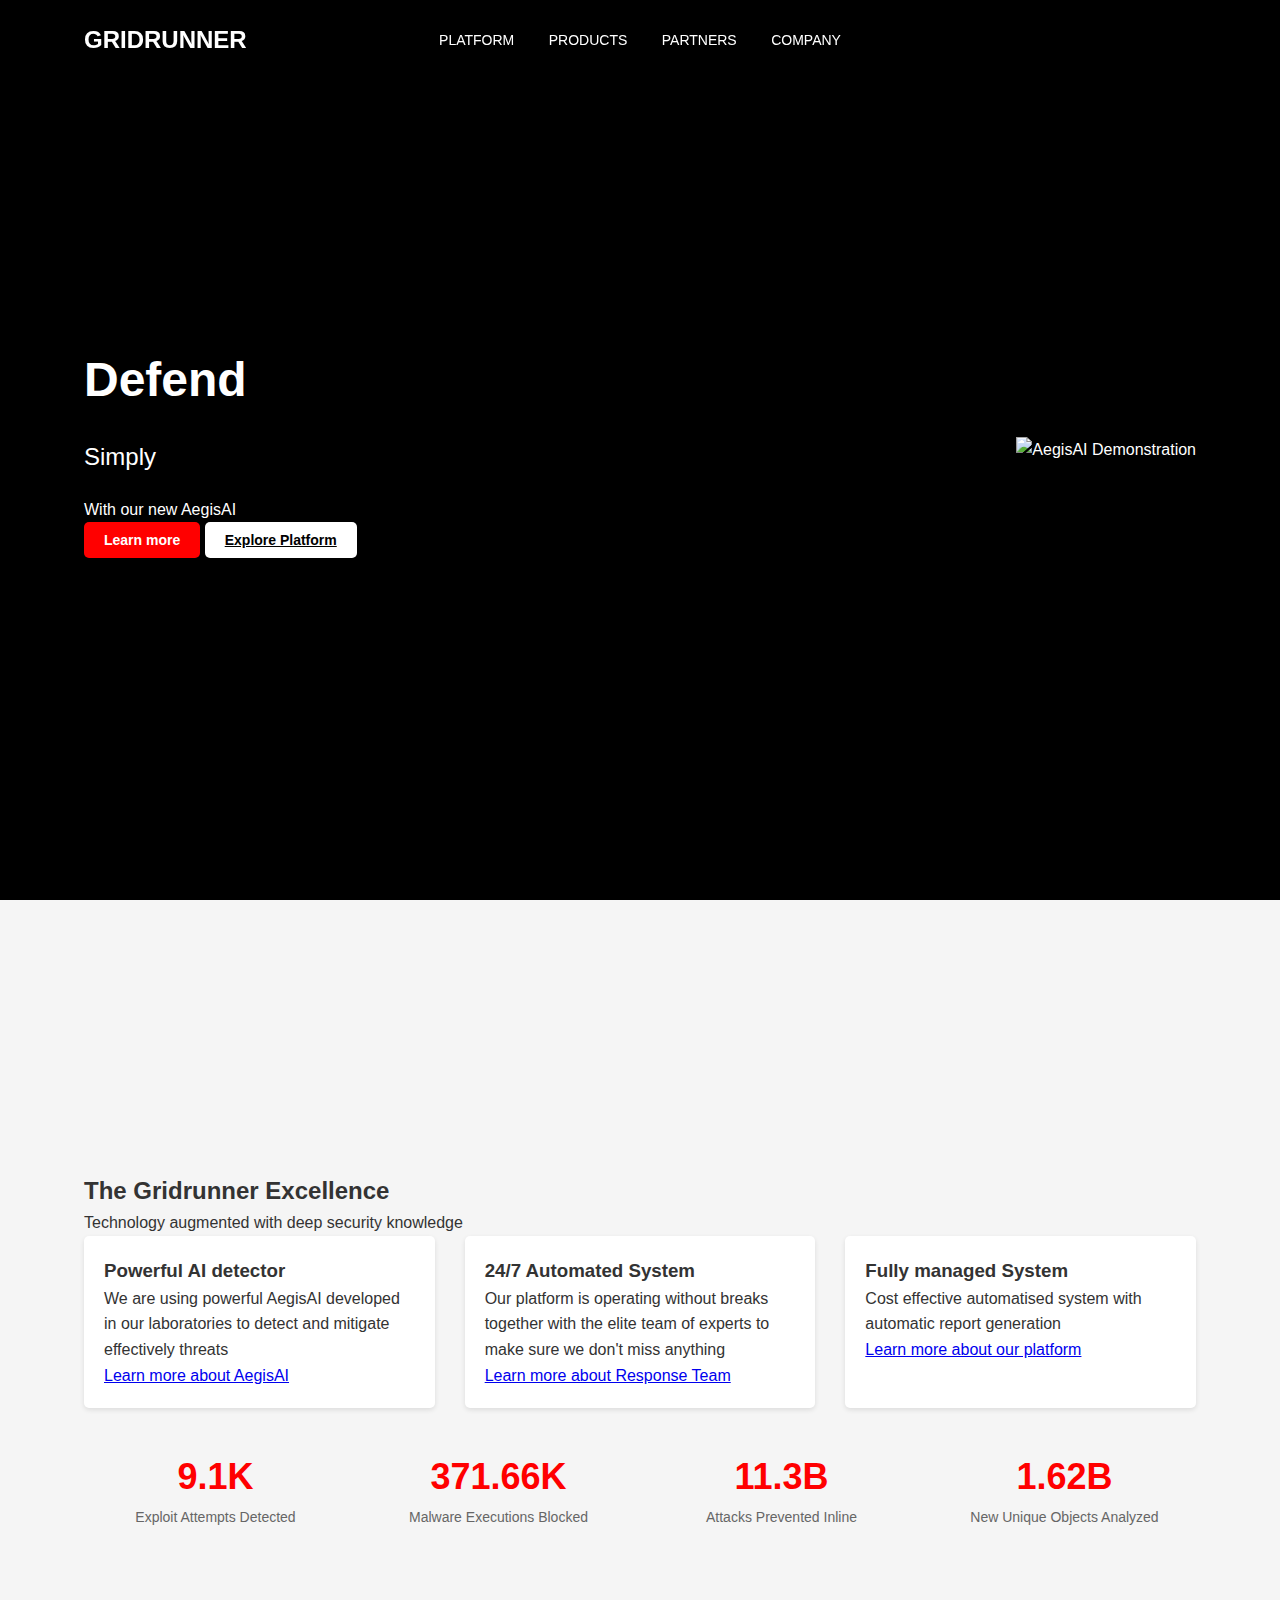
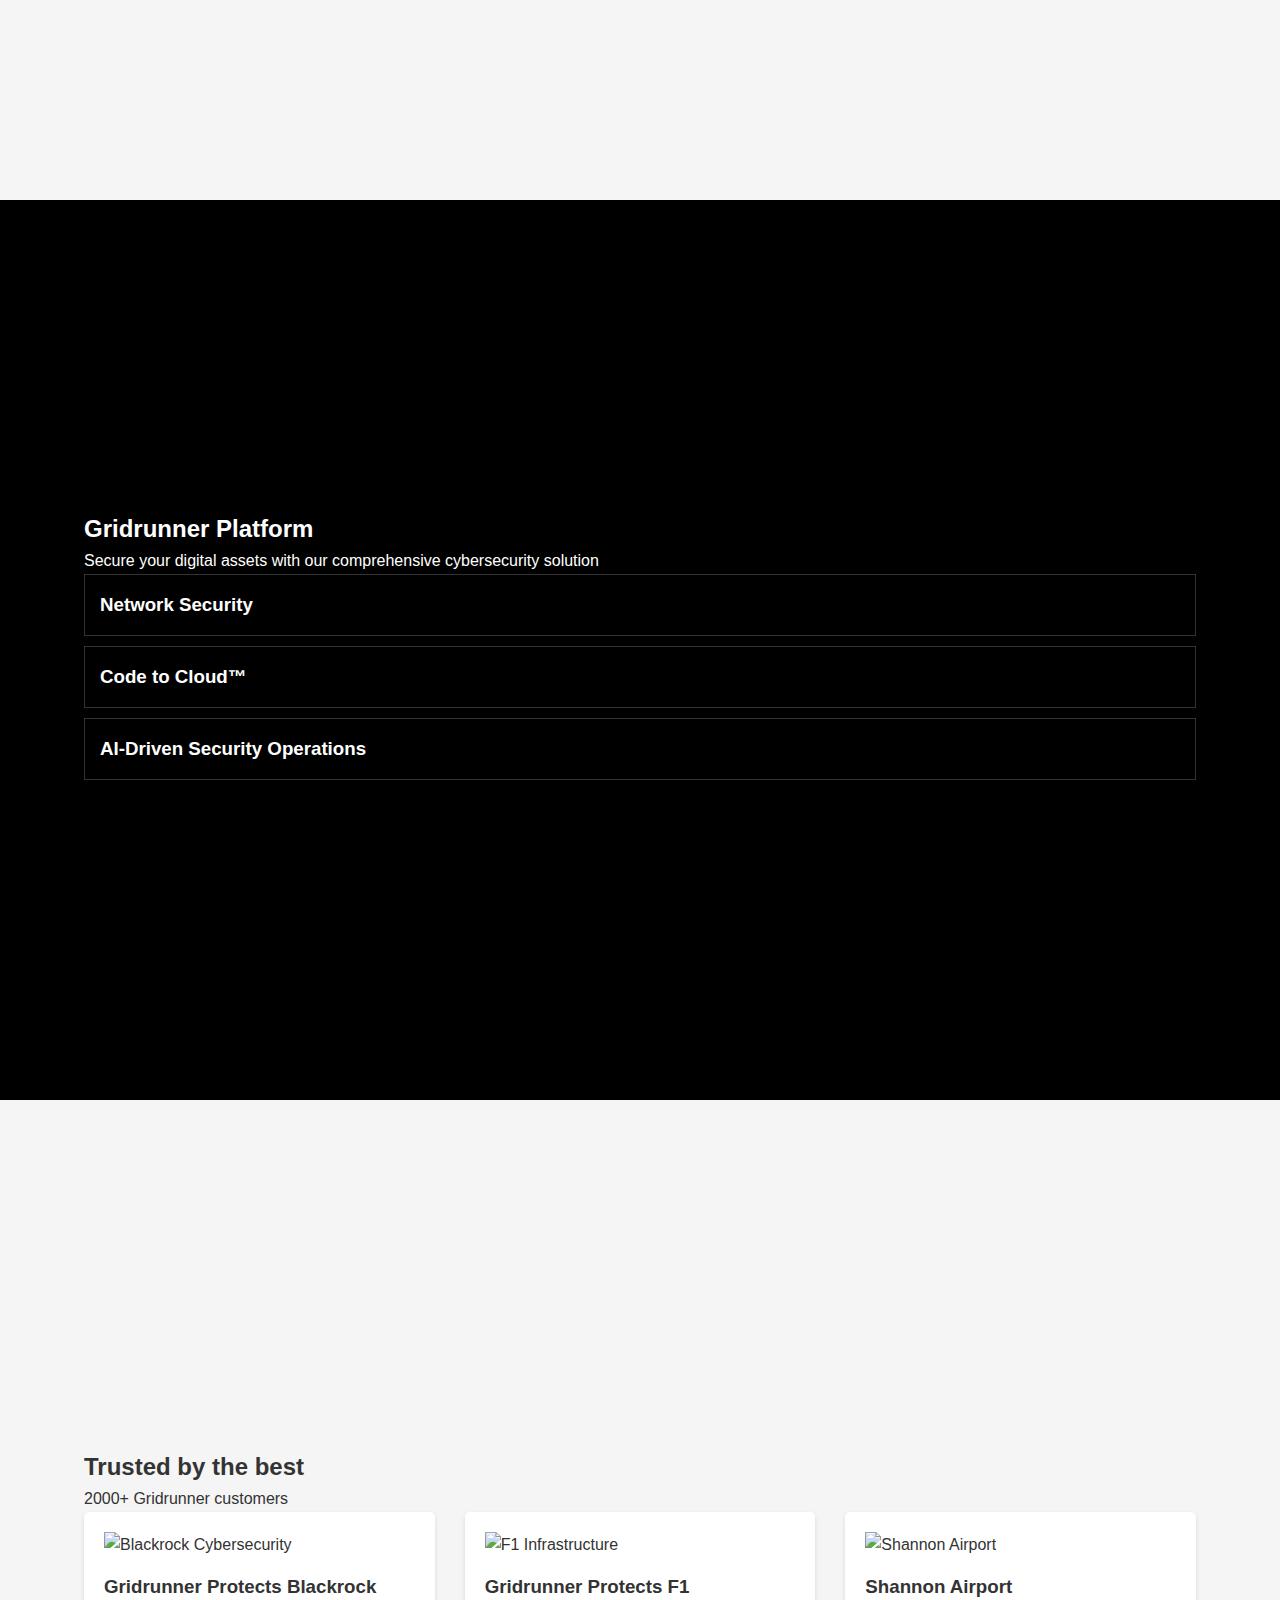
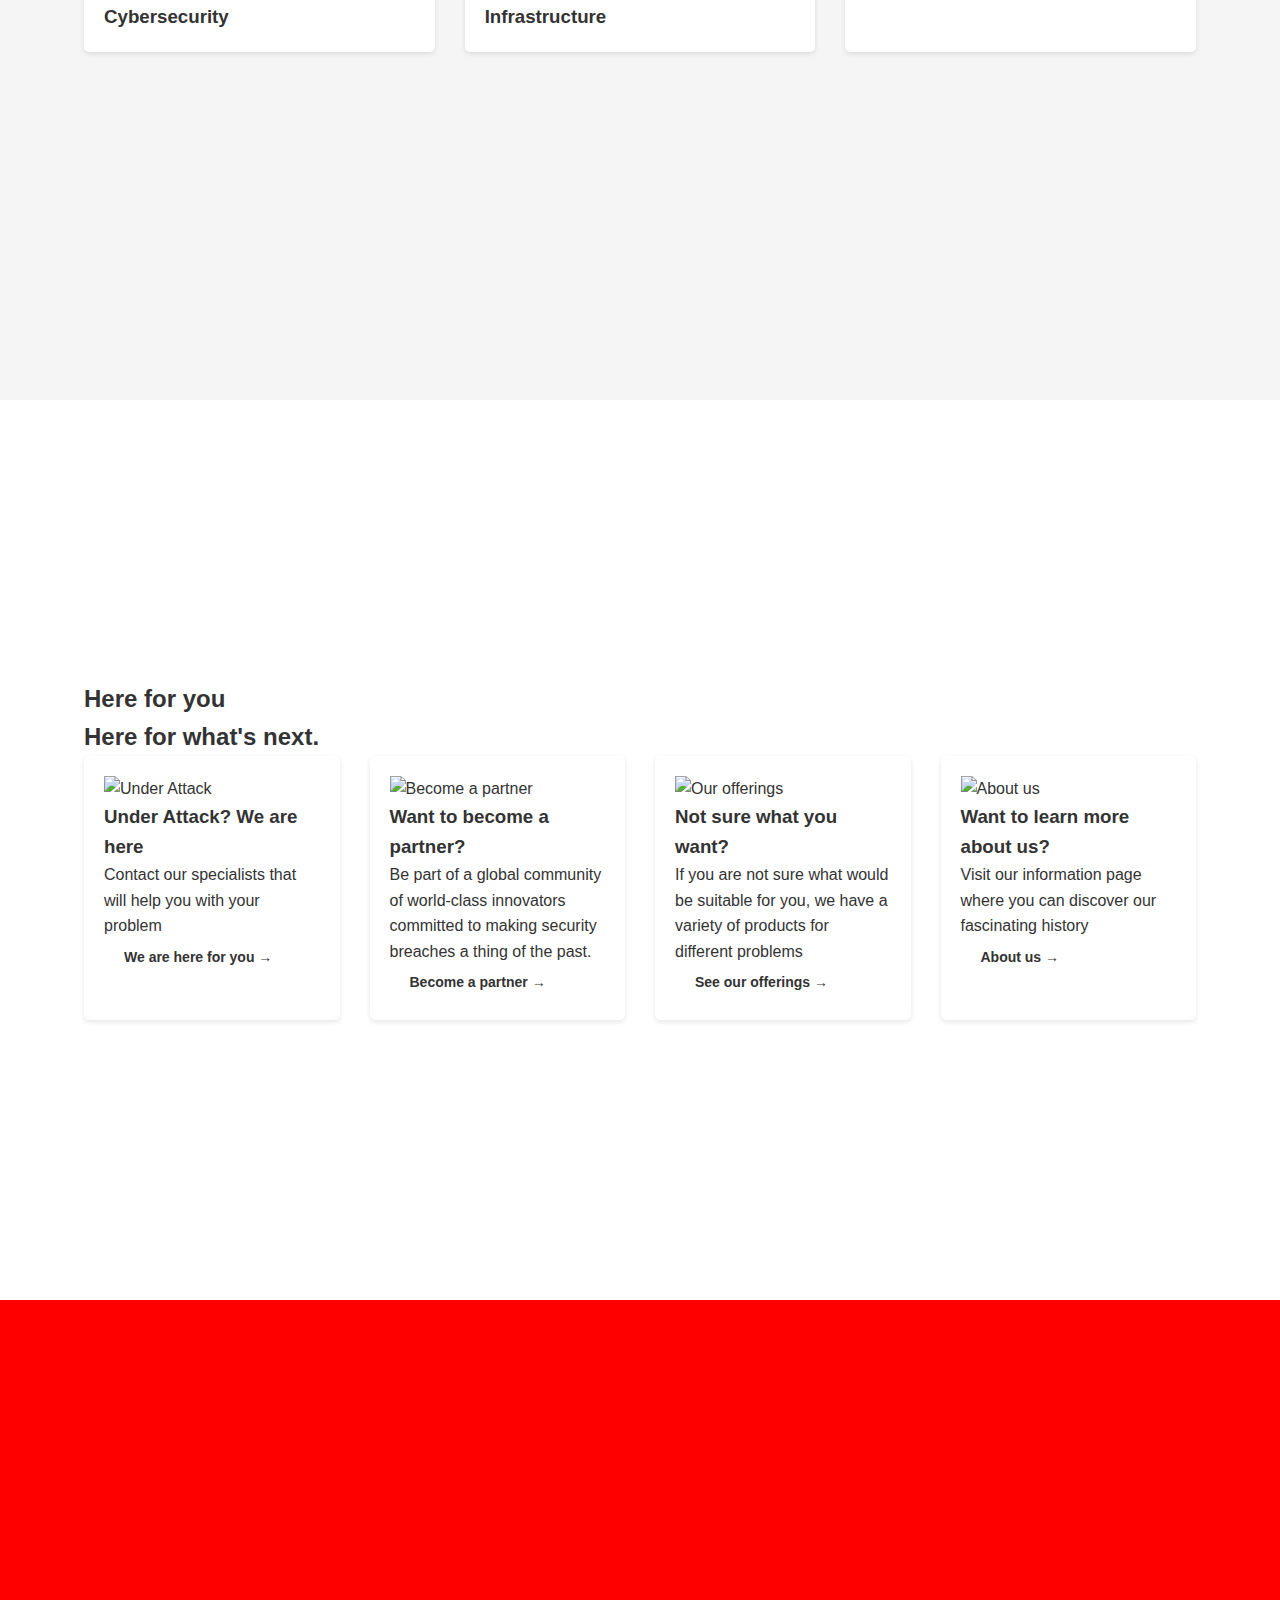
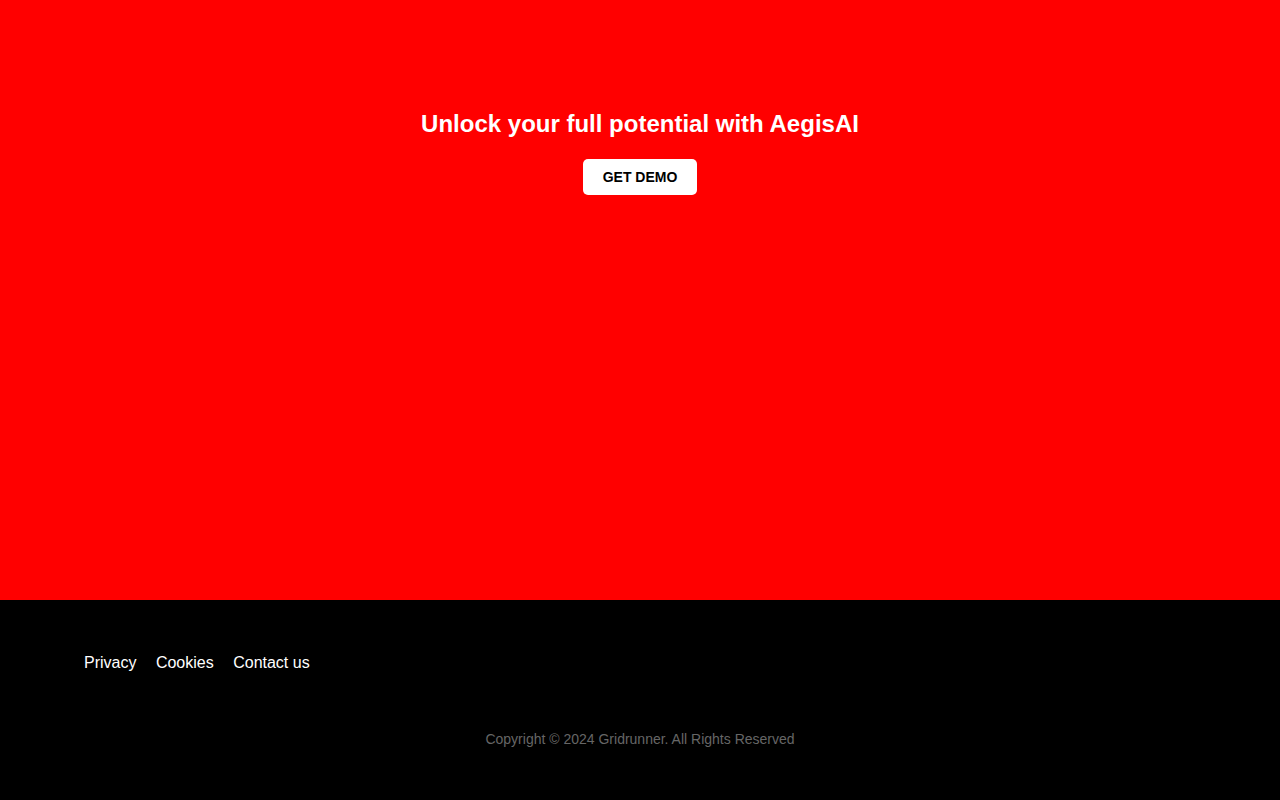
==== index.html @ d2a49613 "V0.1" ====
<!DOCTYPE html>
<html lang="en">
<head>
    <meta charset="UTF-8">
    <meta name="viewport" content="width=device-width, initial-scale=1.0">
    <title>Gridrunner - Advanced Cybersecurity Solutions</title>
    <link rel="stylesheet" href="styles.css">
    <script src="https://unpkg.com/lucide@latest"></script>
</head>
<body>
    <header id="initial-header" class="initial-header">
        <div class="container">
            <a href="#" class="logo">GRIDRUNNER</a>
            <nav>
                <a href="platform.html" class="nav-link">PLATFORM</a>
                <a href="products.html" class="nav-link">PRODUCTS</a>
                <a href="#Partners" class="nav-link">PARTNERS</a>
                <a href="#" class="nav-link">COMPANY</a>
            </nav>
        </div>
    </header>

    <header id="main-header" class="main-header">
        <div class="container">
            <a href="#" class="logo">GRIDRUNNER</a>
            <nav>
                <a href="#why" class="nav-link">Why Gridrunner?</a>
                <a href="#platform" class="nav-link">Platform</a>
                <a href="#stories" class="nav-link">Customer Stories</a>
                <a href="#engage" class="nav-link">Engage with Us</a>
            </nav>
            <div class="dynamic-header-title"></div>
        </div>
    </header>

    <main>
        <section id="hero" class="hero section">
            <div class="container">
                <div class="hero-content">
                    <h1>Defend</h1>
                    <p id="animated-text" class="animated-text">Simply</p>
                    <p>With our new AegisAI</p>
                    <button class="btn btn-primary">Learn more</button>
                    <a href="#platform" class="btn btn-secondary">Explore Platform</a>
                </div>
                <div class="hero-image">
                    <img src="https://via.placeholder.com/500x300" alt="AegisAI Demonstration">
                </div>
            </div>
        </section>

        <section id="why" class="excellence section">
            <div class="container">
                <h2>The Gridrunner Excellence</h2>
                <p>Technology augmented with deep security knowledge</p>
                <div class="grid">
                    <div class="excellence-item">
                        <i data-lucide="brain" class="icon"></i>
                        <h3>Powerful AI detector</h3>
                        <p>We are using powerful AegisAI developed in our laboratories to detect and mitigate effectively threats</p>
                        <a href="#" class="learn-more">Learn more about AegisAI</a>
                    </div>
                    <div class="excellence-item">
                        <i data-lucide="clock" class="icon"></i>
                        <h3>24/7 Automated System</h3>
                        <p>Our platform is operating without breaks together with the elite team of experts to make sure we don't miss anything</p>
                        <a href="#" class="learn-more">Learn more about Response Team</a>
                    </div>
                    <div class="excellence-item">
                        <i data-lucide="cog" class="icon"></i>
                        <h3>Fully managed System</h3>
                        <p>Cost effective automatised system with automatic report generation</p>
                        <a href="#" class="learn-more">Learn more about our platform</a>
                    </div>
                </div>
                <div class="stats-grid">
                    <div class="stat-item">
                        <div class="stat-value">9.1K</div>
                        <div class="stat-label">Exploit Attempts Detected</div>
                    </div>
                    <div class="stat-item">
                        <div class="stat-value">371.66K</div>
                        <div class="stat-label">Malware Executions Blocked</div>
                    </div>
                    <div class="stat-item">
                        <div class="stat-value">11.3B</div>
                        <div class="stat-label">Attacks Prevented Inline</div>
                    </div>
                    <div class="stat-item">
                        <div class="stat-value">1.62B</div>
                        <div class="stat-label">New Unique Objects Analyzed</div>
                    </div>
                </div>
            </div>
        </section>

        <section id="platform" class="platform section">
            <div class="container">
                <h2>Gridrunner Platform</h2>
                <p>Secure your digital assets with our comprehensive cybersecurity solution</p>
                <div id="feature-accordion" class="accordion">
                    <div class="accordion-item" data-feature="network">
                        <div class="accordion-header">
                            <i data-lucide="shield" class="icon"></i>
                            <h3>Network Security</h3>
                        </div>
                        <div class="accordion-content">
                            <p>Shield your business from cyber threats with cutting-edge network security! Our powerful solutions safeguard your data, block hackers, and ensure seamless connectivity—all while giving you peace of mind.</p>
                            <div class="feature-stats">
                                <div class="stat-item">
                                    <div class="stat-value">95%</div>
                                    <div class="stat-label">Threats Blocked</div>
                                </div>
                                <div class="stat-item">
                                    <div class="stat-value">100%</div>
                                    <div class="stat-label">Network Coverage</div>
                                </div>
                            </div>
                            <button class="btn btn-outline">Learn More →</button>
                        </div>
                    </div>
                    <div class="accordion-item" data-feature="cloud">
                        <div class="accordion-header">
                            <i data-lucide="cloud" class="icon"></i>
                            <h3>Code to Cloud™</h3>
                        </div>
                        <div class="accordion-content">
                            <p>Transform your operations with secure cloud infrastructure. Deploy, manage, and scale your applications with confidence. Our cloud security solutions provide end-to-end protection for your cloud-native applications.</p>
                            <div class="feature-stats">
                                <div class="stat-item">
                                    <div class="stat-value">10k+</div>
                                    <div class="stat-label">Cloud Apps Protected</div>
                                </div>
                                <div class="stat-item">
                                    <div class="stat-value">-60%</div>
                                    <div class="stat-label">Deployment Time</div>
                                </div>
                            </div>
                            <button class="btn btn-outline">Learn More →</button>
                        </div>
                    </div>
                    <div class="accordion-item" data-feature="ai">
                        <div class="accordion-header">
                            <i data-lucide="brain" class="icon"></i>
                            <h3>AI-Driven Security Operations</h3>
                        </div>
                        <div class="accordion-content">
                            <p>Transform your operations with AegisAI, the smart solution for a greener future. Harness the power of AI to optimize resources, reduce waste, and lower your carbon footprint—all while boosting efficiency.</p>
                            <div class="feature-stats">
                                <div class="stat-item">
                                    <div class="stat-value">99.9%</div>
                                    <div class="stat-label">Threats Detected</div>
                                </div>
                                <div class="stat-item">
                                    <div class="stat-value">&lt;1min</div>
                                    <div class="stat-label">Response Time</div>
                                </div>
                            </div>
                            <button class="btn btn-outline">Learn More →</button>
                        </div>
                    </div>
                </div>
            </div>
        </section>

        <section id="stories" class="customer-stories section">
            <div class="container">
                <h2>Trusted by the best</h2>
                <p>2000+ Gridrunner customers</p>
                <div class="grid">
                    <div class="story-card">
                        <img src="https://via.placeholder.com/300x200" alt="Blackrock Cybersecurity">
                        <h3>Gridrunner Protects Blackrock Cybersecurity</h3>
                    </div>
                    <div class="story-card">
                        <img src="https://via.placeholder.com/300x200" alt="F1 Infrastructure">
                        <h3>Gridrunner Protects F1 Infrastructure</h3>
                    </div>
                    <div class="story-card">
                        <img src="https://via.placeholder.com/300x200" alt="Shannon Airport">
                        <h3>Shannon Airport</h3>
                    </div>
                </div>
            </div>
        </section>

        <section id="engage" class="engage section">
            <div class="container">
                <h2>Here for you<br>Here for <span class="highlight">what's next</span>.</h2>
                <div class="grid">
                    <div class="engage-card">
                        <img src="https://via.placeholder.com/100" alt="Under Attack">
                        <h3>Under Attack? We are here</h3>
                        <p>Contact our specialists that will help you with your problem</p>
                        <button class="btn btn-outline">We are here for you →</button>
                    </div>
                    <div class="engage-card">
                        <img src="https://via.placeholder.com/100" alt="Become a partner">
                        <h3>Want to become a partner?</h3>
                        <p>Be part of a global community of world-class innovators committed to making security breaches a thing of the past.</p>
                        <button class="btn btn-outline">Become a partner →</button>
                    </div>
                    <div class="engage-card">
                        <img src="https://via.placeholder.com/100" alt="Our offerings">
                        <h3>Not sure what you want?</h3>
                        <p>If you are not sure what would be suitable for you, we have a variety of products for different problems</p>
                        <button class="btn btn-outline">See our offerings →</button>
                    </div>
                    <div class="engage-card">
                        <img src="https://via.placeholder.com/100" alt="About us">
                        <h3>Want to learn more about us?</h3>
                        <p>Visit our information page where you can discover our fascinating history</p>
                        <button class="btn btn-outline">About us →</button>
                    </div>
                </div>
            </div>
        </section>

        <section id="cta" class="cta section">
            <div class="container">
                <h2>Unlock your full potential with AegisAI</h2>
                <button class="btn btn-secondary">GET DEMO</button>
            </div>
        </section>
    </main>

    <footer>
        <div class="container">
            <div class="footer-links">
                <a href="#">Privacy</a>
                <a href="#">Cookies</a>
                <a href="#">Contact us</a>
            </div>
            <div class="social-icons">
                <a href="#"><i data-lucide="instagram"></i></a>
                <a href="#"><i data-lucide="twitter"></i></a>
                <a href="#"><i data-lucide="linkedin"></i></a>
            </div>
        </div>
        <div class="copyright">
            Copyright © 2024 Gridrunner. All Rights Reserved
        </div>
    </footer>

    <script src="script.js"></script>
</body>
</html>
---- styles.css ----
/* Reset and base styles */
* {
    margin: 0;
    padding: 0;
    box-sizing: border-box;
}

html {
    scroll-behavior: smooth;
}

body {
    font-family: Arial, sans-serif;
    line-height: 1.6;
    color: #333;
}

.container {
    width: 90%;
    max-width: 1200px;
    margin: 0 auto;
    padding: 0 20px;
}

/* Header styles */
.initial-header, .main-header {
    position: fixed;
    top: 0;
    left: 0;
    right: 0;
    z-index: 1000;
    background-color: rgba(0, 0, 0, 0.8);
    backdrop-filter: blur(10px);
    transition: transform 0.3s ease-in-out;
}

.initial-header .container, .main-header .container {
    display: flex;
    justify-content: space-between;
    align-items: center;
    height: 80px;
}

.initial-header .container {
    display: flex;
    justify-content: space-between;
    align-items: center;
    position: relative;
}

.initial-header nav {
    position: absolute;
    left: 50%;
    transform: translateX(-50%);
}

.initial-header nav a {
    color: #fff;
    text-decoration: none;
    margin: 0 15px; /* Adds spacing between nav items */
    font-size: 14px;
}

.main-header .container {
    justify-content: center;
}

.main-header {
    transform: translateY(-100%);
}

.logo {
    color: #fff;
    font-size: 24px;
    font-weight: bold;
    text-decoration: none;
}

.main-header nav a {
    color: #fff;
    text-decoration: none;
    margin-left: 20px;
    font-size: 14px;
}

.dynamic-header-title {
    flex-grow: 1;
    text-align: center;
    color: white;
    font-size: 18px;
    font-weight: bold;
}

.initial-header.hidden {
    transform: translateY(-100%);
}

.main-header.hidden {
    transform: translateY(-100%);
}

nav a {
    color: #fff;
    text-decoration: none;
    margin-left: 20px;
    font-size: 14px;
}

.btn {
    padding: 10px 20px;
    border: none;
    border-radius: 5px;
    cursor: pointer;
    font-size: 14px;
    font-weight: bold;
}

.btn-primary {
    background-color: #f00;
    color: #fff;
}

.btn-secondary {
    background-color: #fff;
    color: #000;
}

.btn-outline {
    background-color: transparent;
    border: 1
px solid currentColor;
    color: inherit;
}

/* Section styles */
.section {
    min-height: 100vh;
    display: flex;
    align-items: center;
    padding: 80px 0;
}

.hero {
    background-color: #000;
    color: #fff;
}

.hero .container {
    display: flex;
    justify-content: space-between;
    align-items: center;
}

.hero-content {
    flex: 1;
}

.hero h1 {
    font-size: 48px;
    margin-bottom: 20px;
}

.animated-text {
    font-size: 24px;
    margin-bottom: 20px;
}

.hero-image {
    flex: 1;
    text-align: right;
}

.hero-image img {
    max-width: 100%;
    height: auto;
}

.excellence {
    background-color: #f5f5f5;
}

.grid {
    display: grid;
    grid-template-columns: repeat(auto-fit, minmax(250px, 1fr));
    gap: 30px;
}

.excellence-item, .engage-card {
    background-color: #fff;
    padding: 20px;
    border-radius: 5px;
    box-shadow: 0 2px 5px rgba(0,0,0,0.1);
}

.icon {
    font-size: 48px;
    margin-bottom: 20px;
}

.stats-grid {
    display: grid;
    grid-template-columns: repeat(auto-fit, minmax(200px, 1fr));
    gap: 20px;
    margin-top: 40px;
}

.stat-item {
    text-align: center;
}

.stat-value {
    font-size: 36px;
    font-weight: bold;
    color: #f00;
}

.stat-label {
    font-size: 14px;
    color: #666;
}

.platform {
    background-color: #000;
    color: #fff;
}

.accordion-item {
    border: 1px solid #333;
    margin-bottom: 10px;
}

.accordion-header {
    display: flex;
    align-items: center;
    padding: 15px;
    cursor: pointer;
}

.accordion-content {
    padding: 15px;
    display: none;
}

.accordion-item.active .accordion-content {
    display: block;
}

.customer-stories {
    background-color: #f5f5f5;
}

.story-card {
    background-color: #fff;
    padding: 20px;
    border-radius: 5px;
    box-shadow: 0 2px 5px rgba(0,0,0,0.1);
}

.story-card img {
    width: 100%;
    height: auto;
    margin-bottom: 15px;
}

.engage {
    background-color: #fff;
}

.cta {
    background-color: #f00;
    color: #fff;
    text-align: center;
}

footer {
    background-color: #000;
    color: #fff;
    padding: 50px 0;
}

.footer-grid {
    display: grid;
    grid-template-columns: repeat(auto-fit, minmax(200px, 1fr));
    gap: 30px;
    margin-bottom: 30px;
}

.footer-bottom {
    display: flex;
    justify-content: space-between;
    align-items: center;
    padding-top: 20px;
    border-top: 1px solid #333;
}

.footer-links a {
    color: #fff;
    text-decoration: none;
    margin-right: 15px;
}

.social-icons a {
    color: #fff;
    font-size: 20px;
    margin-left: 15px;
}

.copyright {
    text-align: center;
    margin-top: 20px;
    font-size: 14px;
    color: #666;
}

/* Responsive design */
@media (max-width: 768px) {
    .initial-header nav {
        display: none; /* Keep mobile navigation hidden */
    }
}

/* Integration logos */
.integration-logos {
    display: flex;
    justify-content: space-around;
    align-items: center;
    flex-wrap: wrap;
    margin-top: 2rem;
}

.integration-logo {
    width: 100px;
    height: 100px;
    object-fit: contain;
    margin: 1rem;
}

/* Testimonials */
.testimonial-grid {
    display: grid;
    grid-template-columns: repeat(auto-fit, minmax(300px, 1fr));
    gap: 2rem;
    margin-top: 2rem;
}

.testimonial-card {
    background-color: #f5f5f5;
    padding: 1.5rem;
    border-radius: 8px;
    box-shadow: 0 2px 4px rgba(0, 0, 0, 0.1);
}

.testimonial-author {
    display: flex;
    align-items: center;
    margin-top: 1rem;
}

.author-avatar {
    width: 50px;
    height: 50px;
    border-radius: 50%;
    margin-right: 1rem;
}

.author-info h4 {
    margin: 0;
    font-size: 1rem;
}

.author-info p {
    margin: 0;
    font-size: 0.9rem;
    color: #666;
}

/* Comparison table */
.comparison-table {
    width: 100%;
    border-collapse: collapse;
    margin-top: 2rem;
}

.comparison-table th,
.comparison-table td {
    padding: 1rem;
    text-align: center;
    border: 1px solid #ddd;
}

.comparison-table th {
    background-color: #f5f5f5;
    font-weight: bold;
}

.comparison-table .icon-small {
    width: 20px;
    height: 20px;
}

.comparison-table .price {
    font-size: 1.5rem;
    font-weight: bold;
    margin-bottom: 0.5rem;
}

/* CTA Section */
.cta {
    text-align: center;
}

.cta h2 {
    margin-bottom: 1rem;
}

.cta p {
    margin-bottom: 2rem;
}

.cta .btn {
    margin: 0 0.5rem;
}

/* Responsive adjustments */
@media (max-width: 768px) {
    .integration-logos {
        justify-content: center;
    }

    .integration-logo {
        width: 80px;
        height: 80px;
    }

    .comparison-table {
        font-size: 0.9rem;
    }

    .comparison-table th,
    .comparison-table td {
        padding: 0.5rem;
    }
}
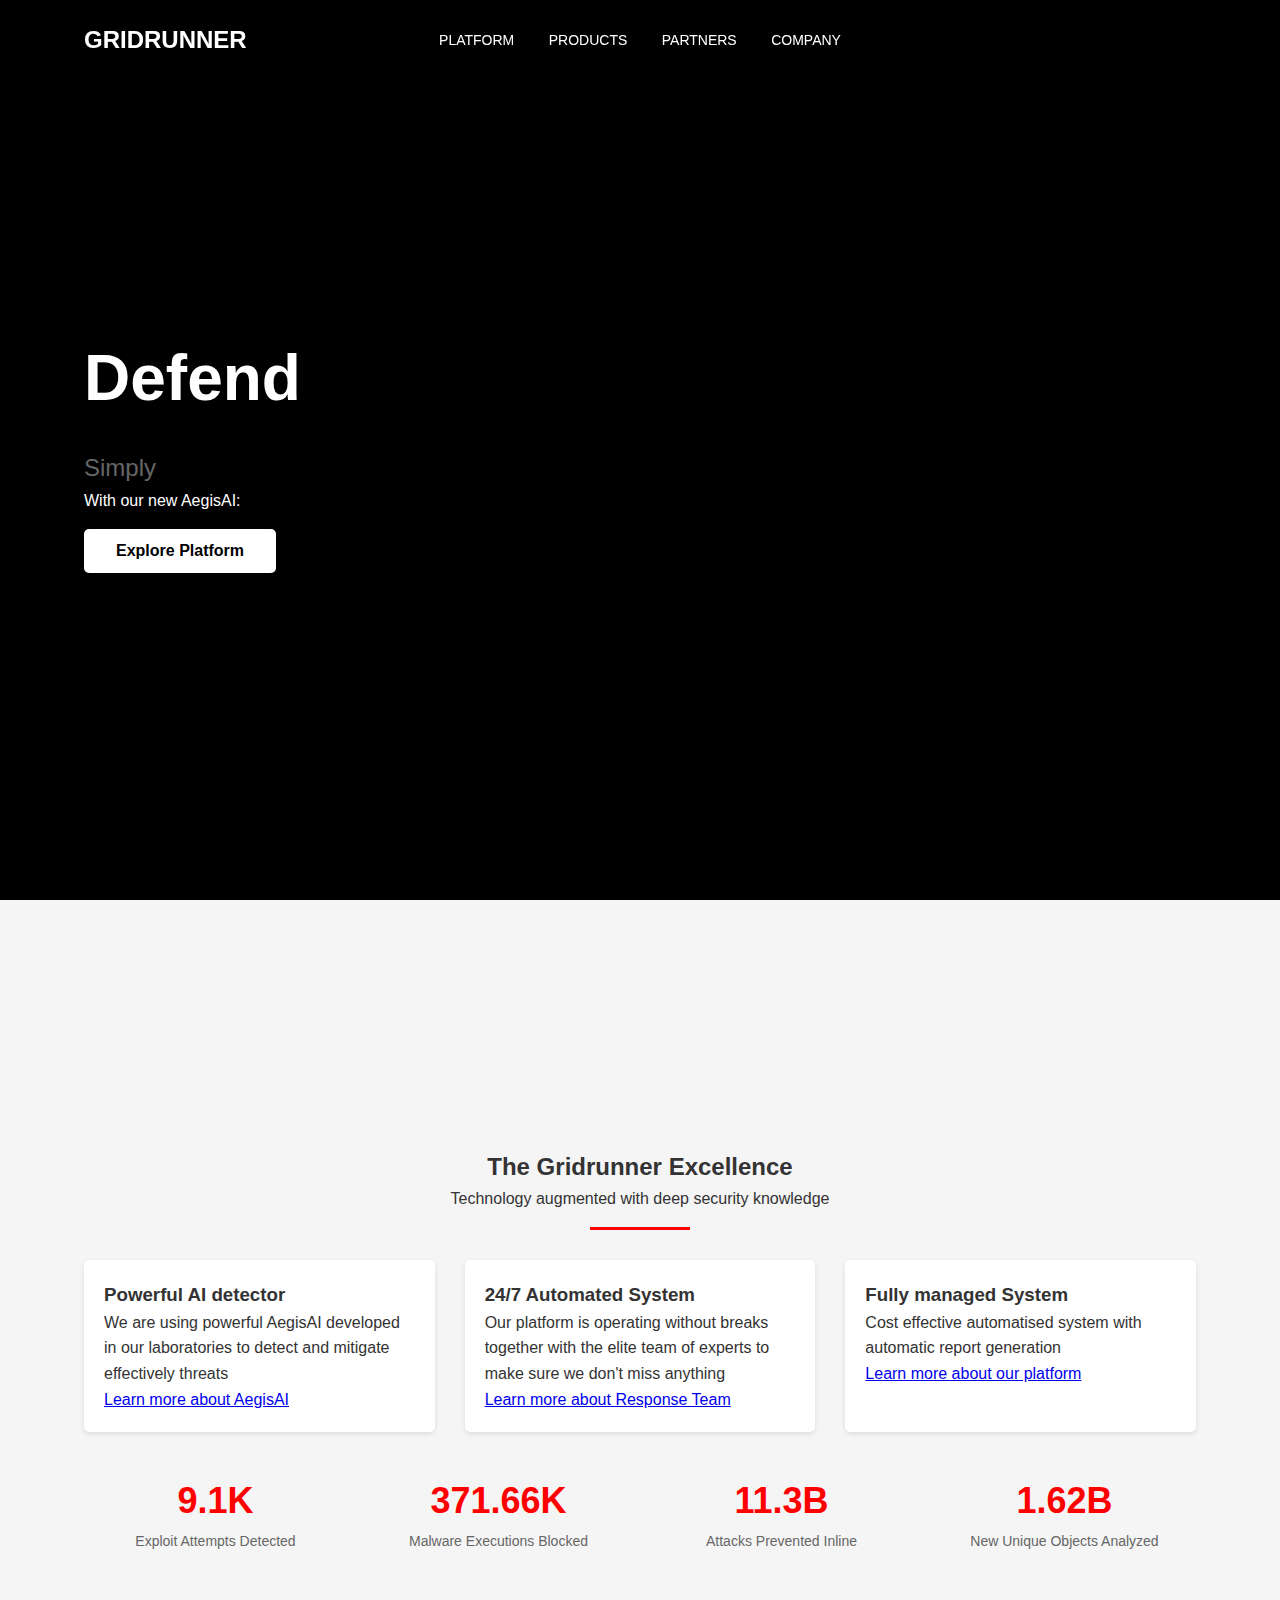
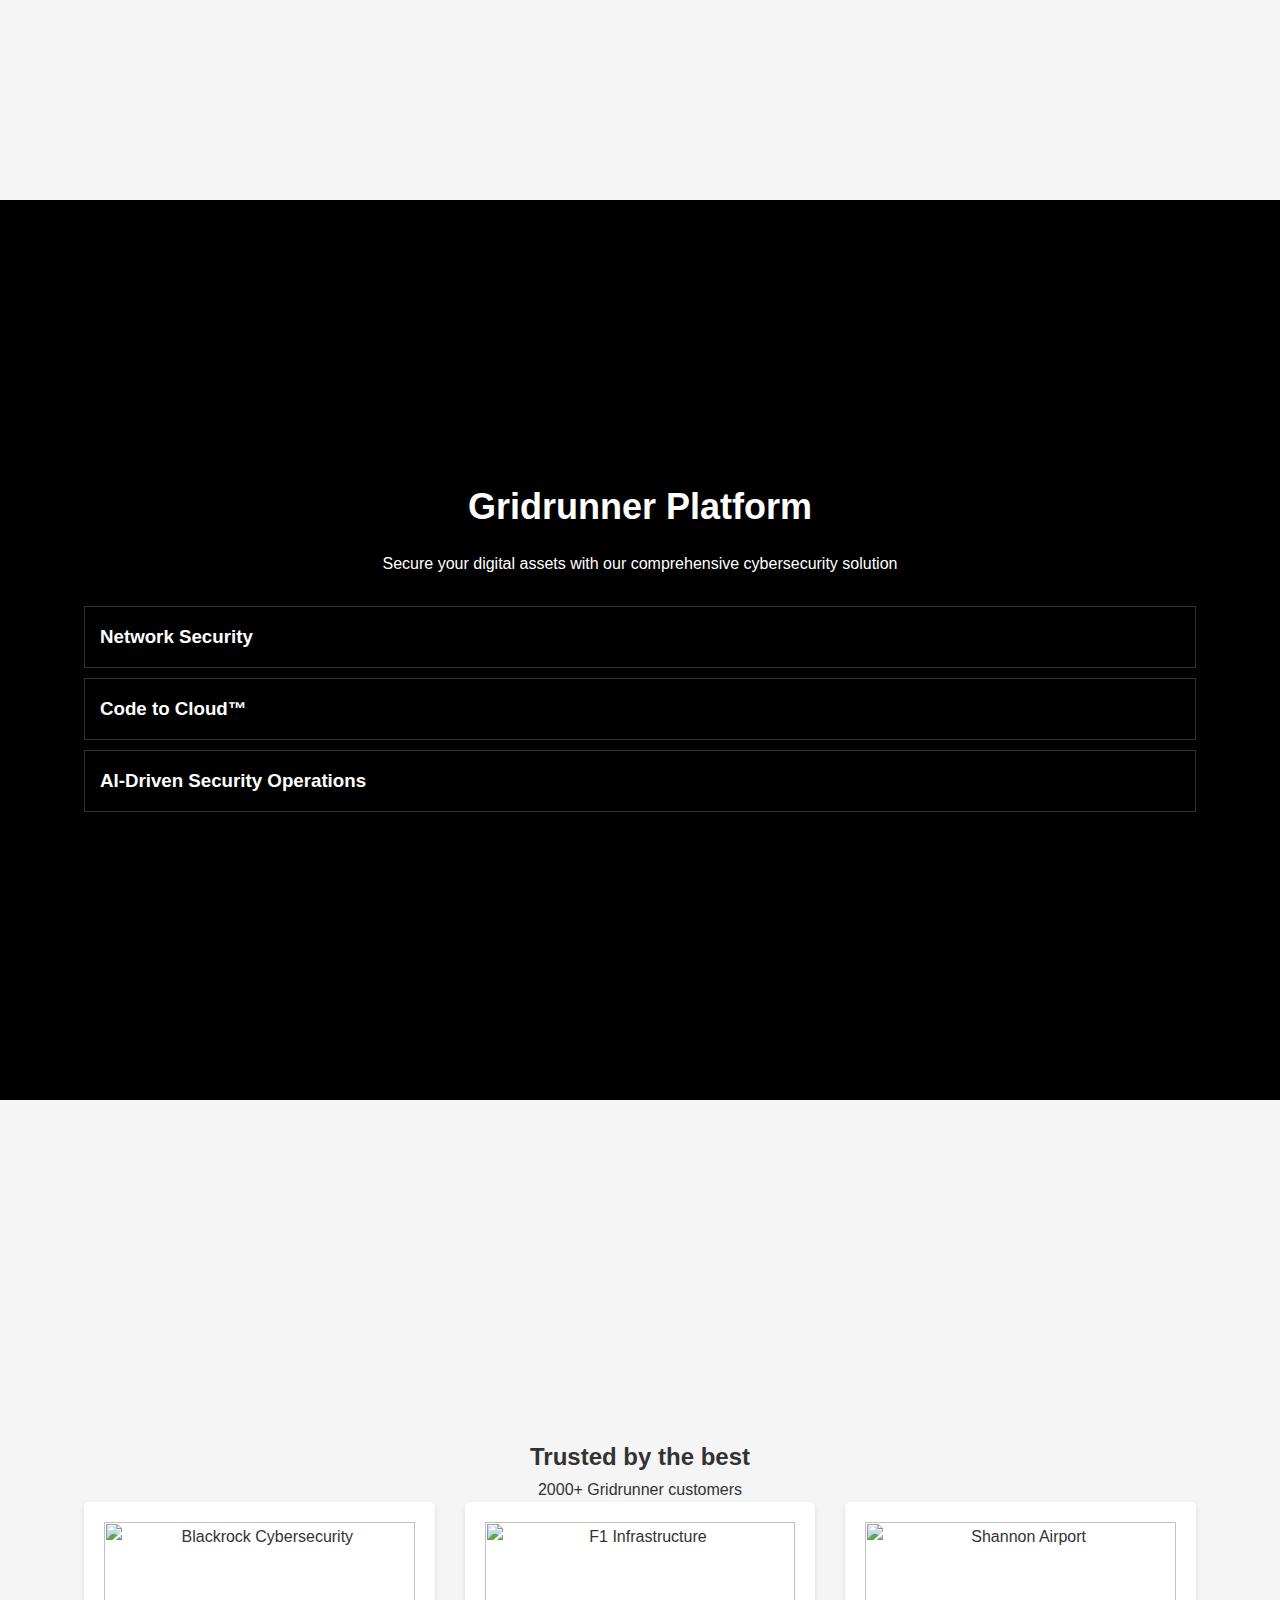
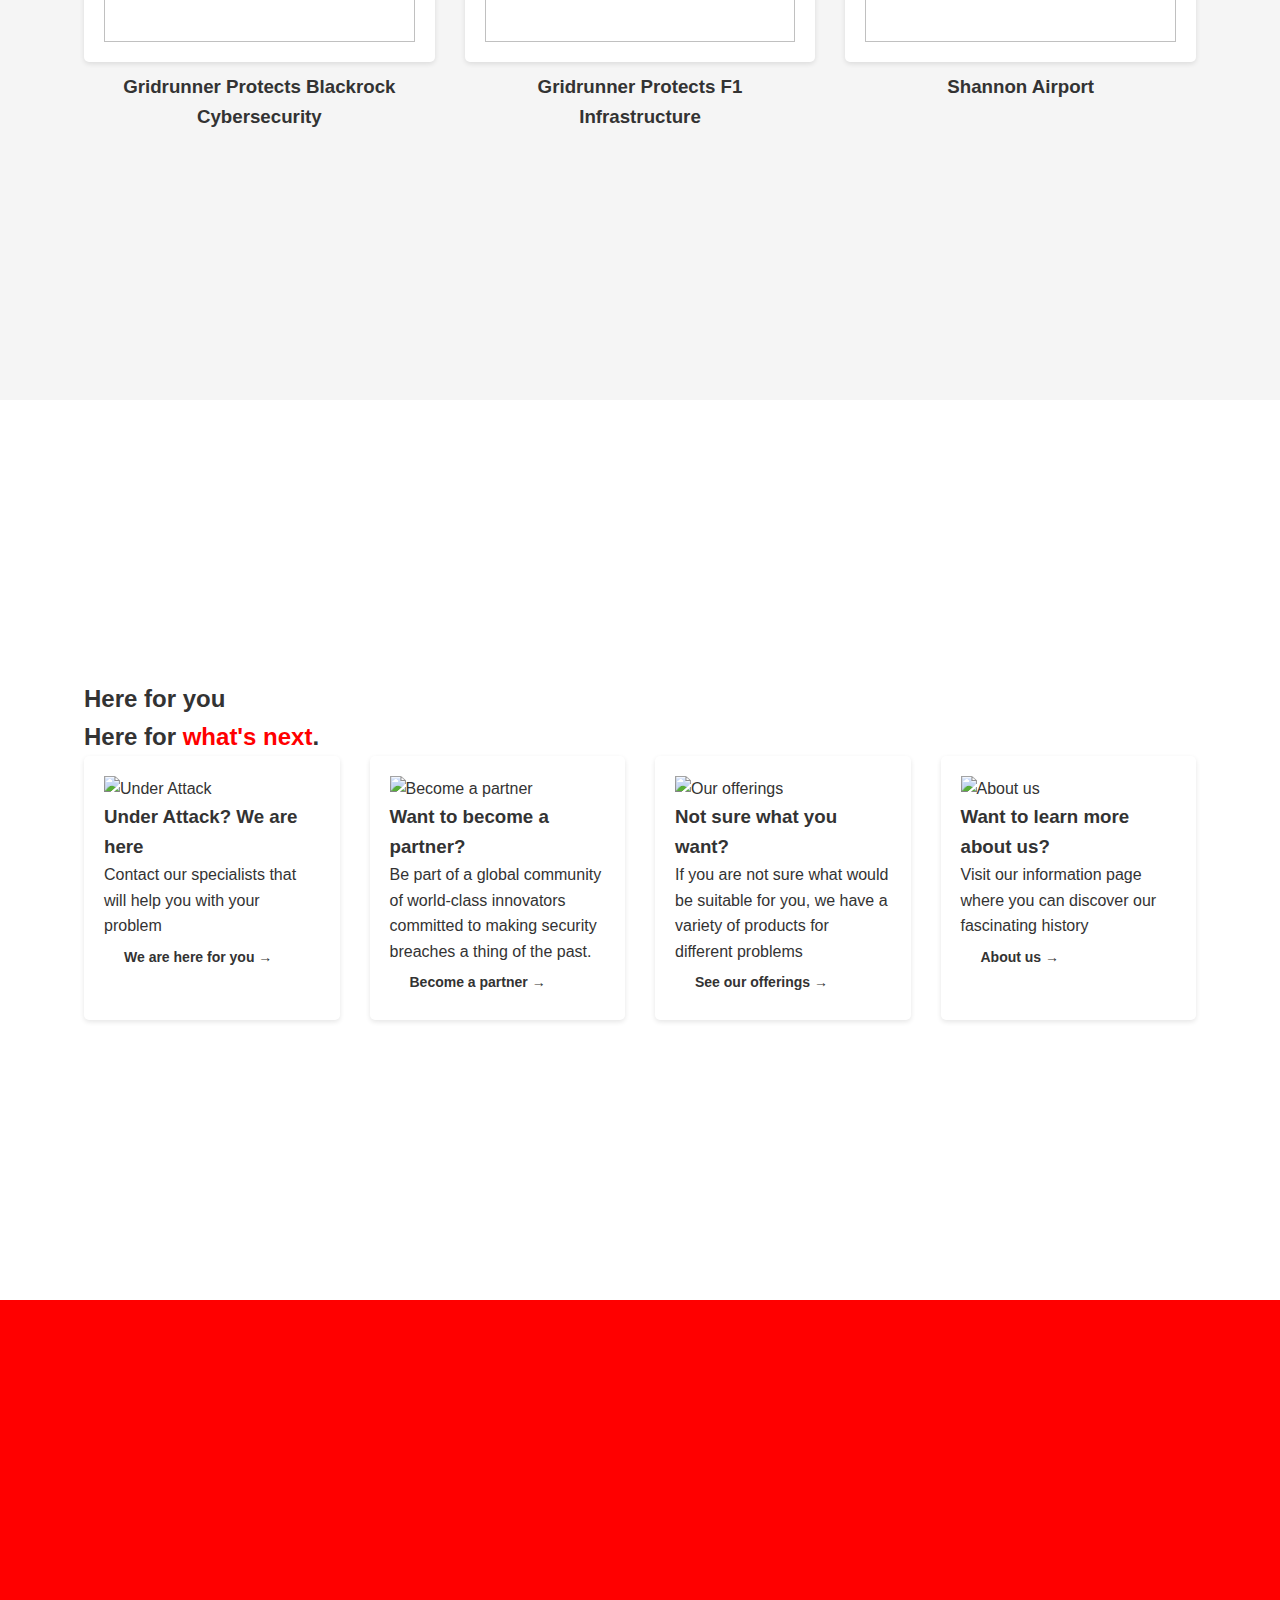
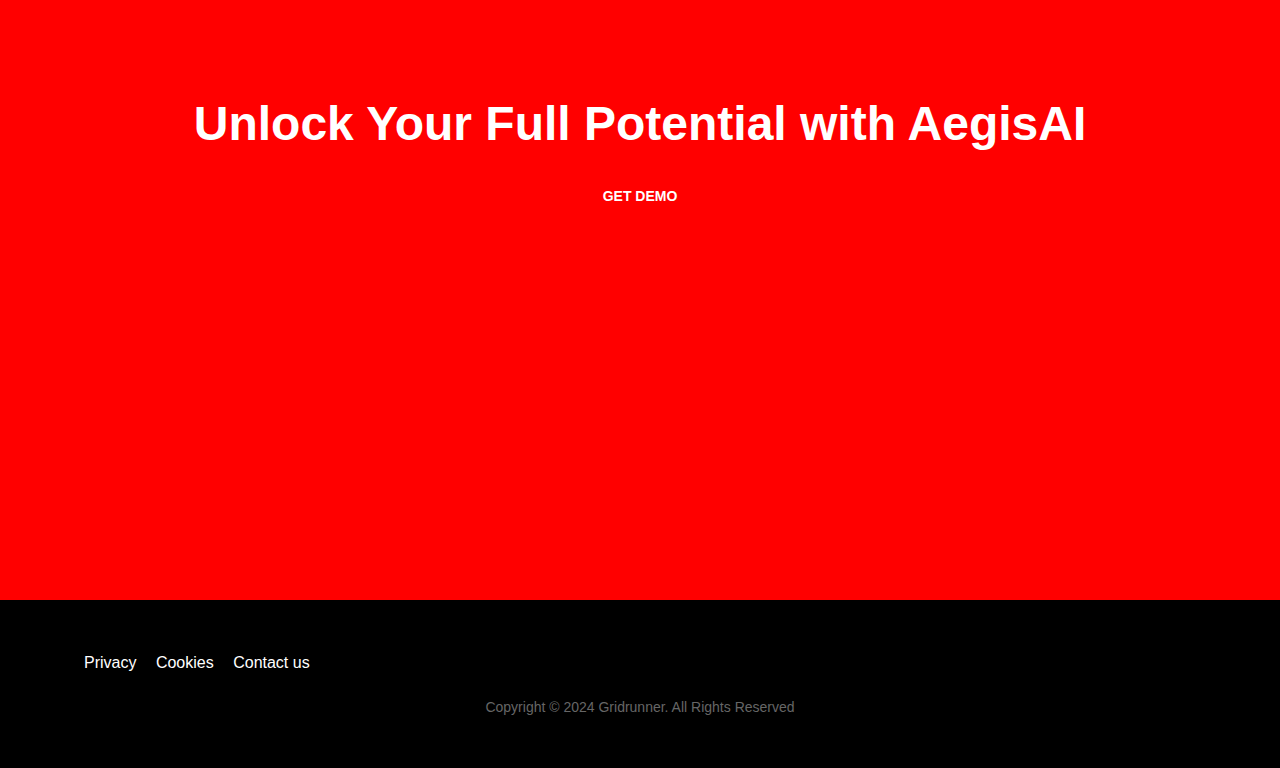
==== commit 7dd98a59: "V0.2" ====
--- a/index.html
+++ b/index.html
@@ -1,11 +1,9 @@
-<!DOCTYPE html>
 <html lang="en">
 <head>
     <meta charset="UTF-8">
     <meta name="viewport" content="width=device-width, initial-scale=1.0">
-    <title>Gridrunner - Advanced Cybersecurity Solutions</title>
+    <title>Gridrunner</title>
     <link rel="stylesheet" href="styles.css">
-    <script src="https://unpkg.com/lucide@latest"></script>
 </head>
 <body>
     <header id="initial-header" class="initial-header">
@@ -33,26 +31,28 @@
         </div>
     </header>
 
-    <main>
-        <section id="hero" class="hero section">
+    <main role="main">
+        <section id="hero" class="section hero section">
             <div class="container">
                 <div class="hero-content">
                     <h1>Defend</h1>
-                    <p id="animated-text" class="animated-text">Simply</p>
-                    <p>With our new AegisAI</p>
-                    <button class="btn btn-primary">Learn more</button>
-                    <a href="#platform" class="btn btn-secondary">Explore Platform</a>
-                </div>
-                <div class="hero-image">
-                    <img src="https://via.placeholder.com/500x300" alt="AegisAI Demonstration">
-                </div>
-            </div>
+                    <span id="animated-text" class="subtitle">Simply</span>                   
+                    <p class="tagline">With our new AegisAI:</p>
+                    <button class="btn btn-secondary">Explore Platform</button>
+                </div>
+            </div>
+        </section>
+    </main>
         </section>
 
         <section id="why" class="excellence section">
             <div class="container">
-                <h2>The Gridrunner Excellence</h2>
-                <p>Technology augmented with deep security knowledge</p>
+                <div class="excellence-title text-center">
+                    <h2 class="text-center">The Gridrunner Excellence</h2>
+                    <p class="text-center">Technology augmented with deep security knowledge</p>
+                    <hr class="red-line">
+                </div>
+
                 <div class="grid">
                     <div class="excellence-item">
                         <i data-lucide="brain" class="icon"></i>
@@ -60,12 +60,14 @@
                         <p>We are using powerful AegisAI developed in our laboratories to detect and mitigate effectively threats</p>
                         <a href="#" class="learn-more">Learn more about AegisAI</a>
                     </div>
+
                     <div class="excellence-item">
                         <i data-lucide="clock" class="icon"></i>
                         <h3>24/7 Automated System</h3>
                         <p>Our platform is operating without breaks together with the elite team of experts to make sure we don't miss anything</p>
                         <a href="#" class="learn-more">Learn more about Response Team</a>
                     </div>
+
                     <div class="excellence-item">
                         <i data-lucide="cog" class="icon"></i>
                         <h3>Fully managed System</h3>
@@ -73,19 +75,23 @@
                         <a href="#" class="learn-more">Learn more about our platform</a>
                     </div>
                 </div>
+
                 <div class="stats-grid">
                     <div class="stat-item">
                         <div class="stat-value">9.1K</div>
                         <div class="stat-label">Exploit Attempts Detected</div>
                     </div>
+
                     <div class="stat-item">
                         <div class="stat-value">371.66K</div>
                         <div class="stat-label">Malware Executions Blocked</div>
                     </div>
+
                     <div class="stat-item">
                         <div class="stat-value">11.3B</div>
                         <div class="stat-label">Attacks Prevented Inline</div>
                     </div>
+
                     <div class="stat-item">
                         <div class="stat-value">1.62B</div>
                         <div class="stat-label">New Unique Objects Analyzed</div>
@@ -94,18 +100,19 @@
             </div>
         </section>
 
-        <section id="platform" class="platform section">
-            <div class="container">
-                <h2>Gridrunner Platform</h2>
-                <p>Secure your digital assets with our comprehensive cybersecurity solution</p>
+        <section id="platform" class="section platform section text-center">
+            <div class="container">
+                <h2 class="text-center">Gridrunner Platform</h2>
+                <p class="text-center">Secure your digital assets with our comprehensive cybersecurity solution</p>
+
                 <div id="feature-accordion" class="accordion">
-                    <div class="accordion-item" data-feature="network">
+                    <div class="accordion-item feature-network">
                         <div class="accordion-header">
-                            <i data-lucide="shield" class="icon"></i>
                             <h3>Network Security</h3>
                         </div>
+
                         <div class="accordion-content">
-                            <p>Shield your business from cyber threats with cutting-edge network security! Our powerful solutions safeguard your data, block hackers, and ensure seamless connectivity—all while giving you peace of mind.</p>
+                            <p>Advanced network protection that safeguards your digital infrastructure from sophisticated cyber threats. Our multilayered approach ensures comprehensive security across all network touchpoints.</p>
                             <div class="feature-stats">
                                 <div class="stat-item">
                                     <div class="stat-value">95%</div>
@@ -119,6 +126,7 @@
                             <button class="btn btn-outline">Learn More →</button>
                         </div>
                     </div>
+
                     <div class="accordion-item" data-feature="cloud">
                         <div class="accordion-header">
                             <i data-lucide="cloud" class="icon"></i>
@@ -139,13 +147,13 @@
                             <button class="btn btn-outline">Learn More →</button>
                         </div>
                     </div>
-                    <div class="accordion-item" data-feature="ai">
+
+                    <div class="accordion-item feature-ai">
                         <div class="accordion-header">
-                            <i data-lucide="brain" class="icon"></i>
                             <h3>AI-Driven Security Operations</h3>
                         </div>
                         <div class="accordion-content">
-                            <p>Transform your operations with AegisAI, the smart solution for a greener future. Harness the power of AI to optimize resources, reduce waste, and lower your carbon footprint—all while boosting efficiency.</p>
+                            <p>Cutting-edge AI technology that proactively identifies, analyzes, and mitigates security threats in real-time. Our intelligent system adapts and learns to provide unprecedented protection.</p>
                             <div class="feature-stats">
                                 <div class="stat-item">
                                     <div class="stat-value">99.9%</div>
@@ -163,20 +171,23 @@
             </div>
         </section>
 
-        <section id="stories" class="customer-stories section">
-            <div class="container">
-                <h2>Trusted by the best</h2>
+        <section id="stories" class="section customer-stories section">
+            <div class="container text-center">
+                <h2 class="text-center">Trusted by the best</h2>
                 <p>2000+ Gridrunner customers</p>
+
                 <div class="grid">
-                    <div class="story-card">
+                    <div class="story-card text-center">
                         <img src="https://via.placeholder.com/300x200" alt="Blackrock Cybersecurity">
                         <h3>Gridrunner Protects Blackrock Cybersecurity</h3>
                     </div>
-                    <div class="story-card">
+
+                    <div class="story-card text-center">
                         <img src="https://via.placeholder.com/300x200" alt="F1 Infrastructure">
                         <h3>Gridrunner Protects F1 Infrastructure</h3>
                     </div>
-                    <div class="story-card">
+
+                    <div class="story-card text-center">
                         <img src="https://via.placeholder.com/300x200" alt="Shannon Airport">
                         <h3>Shannon Airport</h3>
                     </div>
@@ -184,7 +195,7 @@
             </div>
         </section>
 
-        <section id="engage" class="engage section">
+        <section id="engage" class="section engage section">
             <div class="container">
                 <h2>Here for you<br>Here for <span class="highlight">what's next</span>.</h2>
                 <div class="grid">
@@ -216,10 +227,10 @@
             </div>
         </section>
 
-        <section id="cta" class="cta section">
-            <div class="container">
-                <h2>Unlock your full potential with AegisAI</h2>
-                <button class="btn btn-secondary">GET DEMO</button>
+        <section id="cta" class="section cta section">
+            <div class="container">
+                <h2 class="large-text">Unlock Your Full Potential with AegisAI</h2>
+                <button class="btn btn-primary">GET DEMO</button>
             </div>
         </section>
     </main>
@@ -241,8 +252,7 @@
             Copyright © 2024 Gridrunner. All Rights Reserved
         </div>
     </footer>
-
-    <script src="script.js"></script>
+    <script src="script.ts"></script>
 </body>
 </html>
 
--- a/styles.css
+++ b/styles.css
@@ -151,8 +151,9 @@
     align-items: center;
 }
 
-.hero-content {
-    flex: 1;
+.hero-content h1 {
+    font-size: 3rem; /* Large font size for 'Defend' */
+    margin-bottom: 0.5rem;
 }
 
 .hero h1 {
@@ -441,3 +442,102 @@
         padding: 0.5rem;
     }
 }
+
+/* New text centering utility class */
+.text-center {
+    text-align: center;
+}
+
+/* Hero section modifications */
+.hero h1 {
+    font-size: 64px; /* Larger title font */
+}
+
+#animated-text {
+    transition: opacity 0.5s ease;
+}
+
+/* Excellence section centered text and red line */
+.excellence-title {
+    margin-bottom: 30px;
+}
+
+.red-line {
+    width: 100px;
+    height: 3px;
+    background-color: red;
+    margin: 15px auto;
+    border: none;
+}
+
+/* Platform section centered */
+.platform h2 {
+    font-size: 36px;
+    margin-bottom: 15px;
+}
+
+.platform p {
+    margin-bottom: 30px;
+}
+
+/* Accordion feature styling */
+.accordion-item .accordion-header {
+    cursor: pointer;
+    transition: background-color 0.3s ease;
+}
+
+.accordion-item .accordion-header:hover {
+    background-color: rgba(255, 255, 255, 0.1);
+}
+
+.accordion-content {
+    display: none;
+    padding: 20px;
+    background-color: rgba(0, 0, 0, 0.05);
+}
+
+.accordion-item.active .accordion-content {
+    display: block;
+}
+
+/* Customer stories section */
+.customer-stories .story-card {
+    text-align: center;
+}
+
+.customer-stories .story-card h3 {
+    margin-top: 15px;
+}
+
+/* CTA section modifications */
+.cta .large-text {
+    font-size: 48px;
+    color: white;
+}
+
+/* Red "what's next" text */
+.highlight {
+    color: red;
+}
+
+.hero-content .subtitle {
+    display: block;
+    font-size: 1.5rem; /* Smaller font for 'Simply' */
+    font-weight: normal;
+    margin-top: 0.2rem;
+    color: #666; /* Optional: Light gray color */
+}
+
+}
+
+.hero-content .tagline {
+    font-size: 1.2rem; /* Medium font size for 'With our new AegisAI' */
+    margin-top: 1rem;
+    color: #333; /* Darker gray for emphasis */
+}
+
+.hero-content .btn {
+    margin-top: 1rem;
+    padding: 0.8rem 2rem;
+    font-size: 1rem;
+}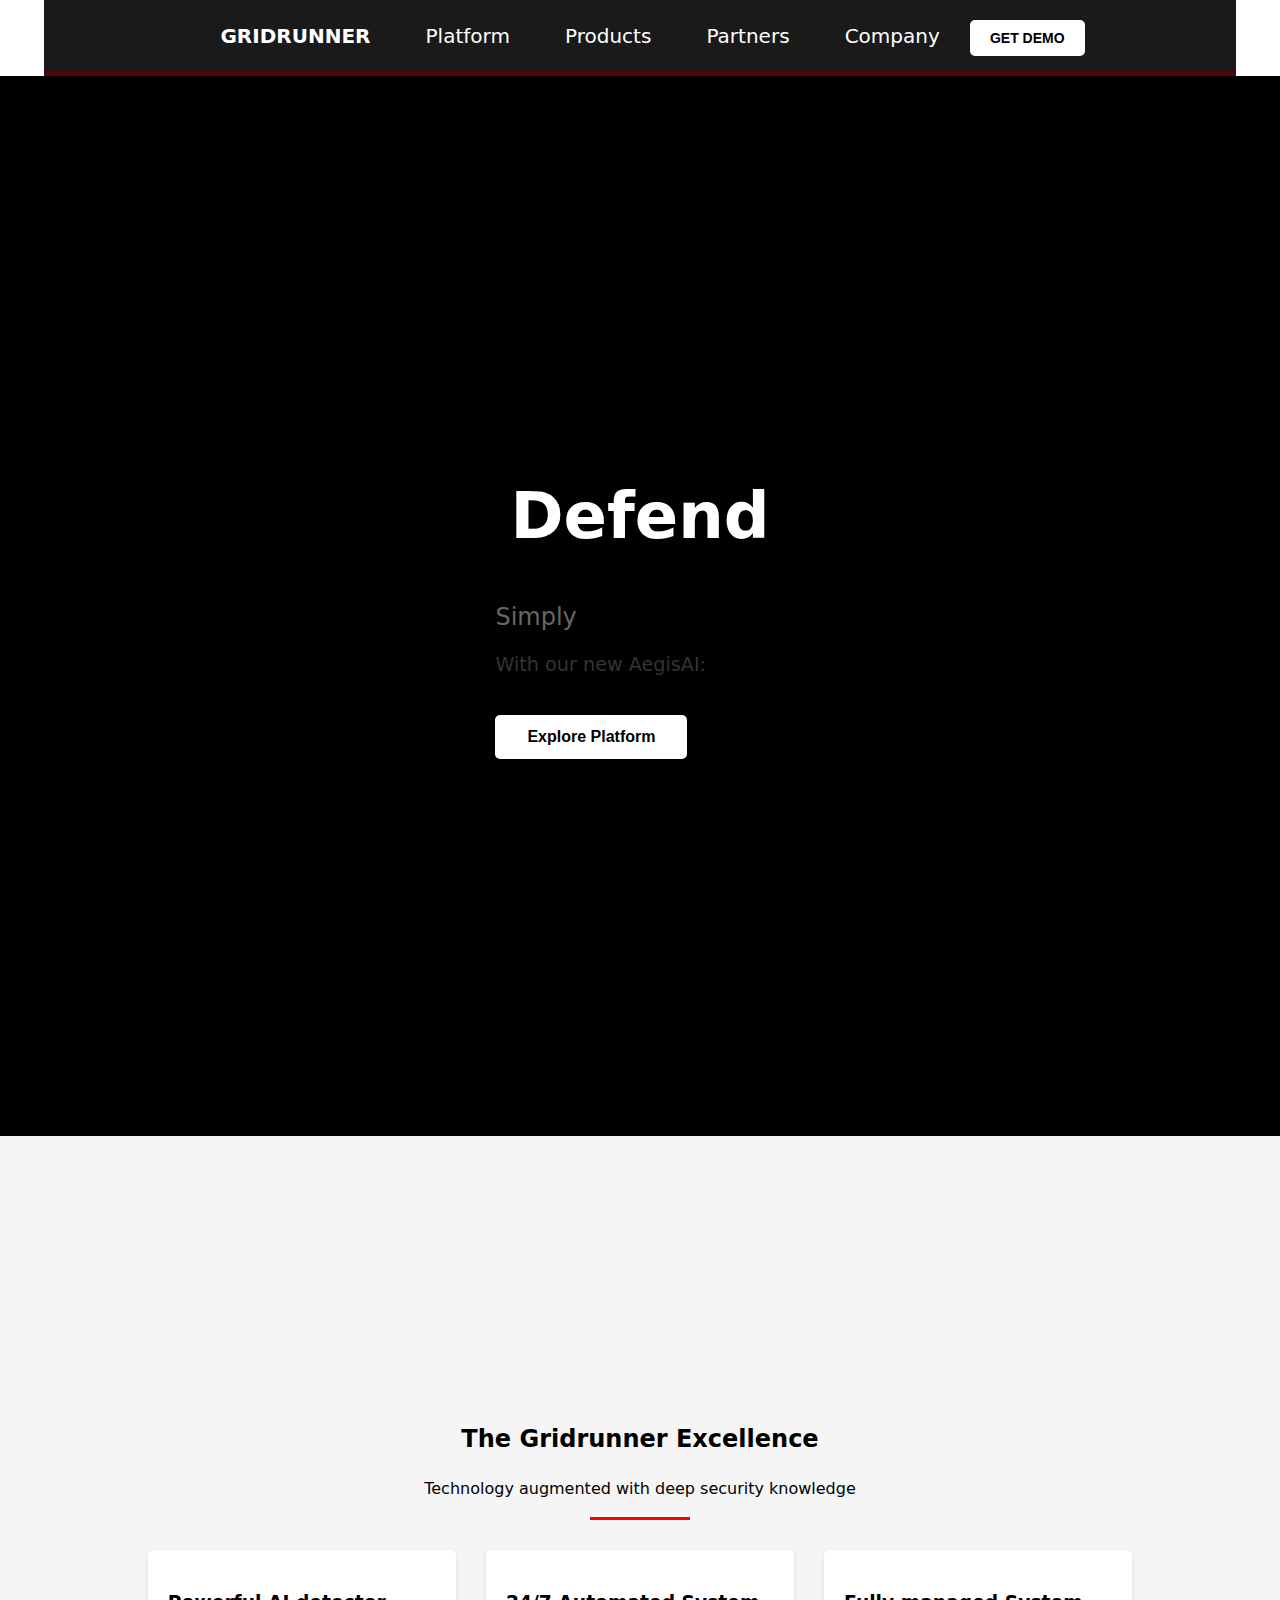
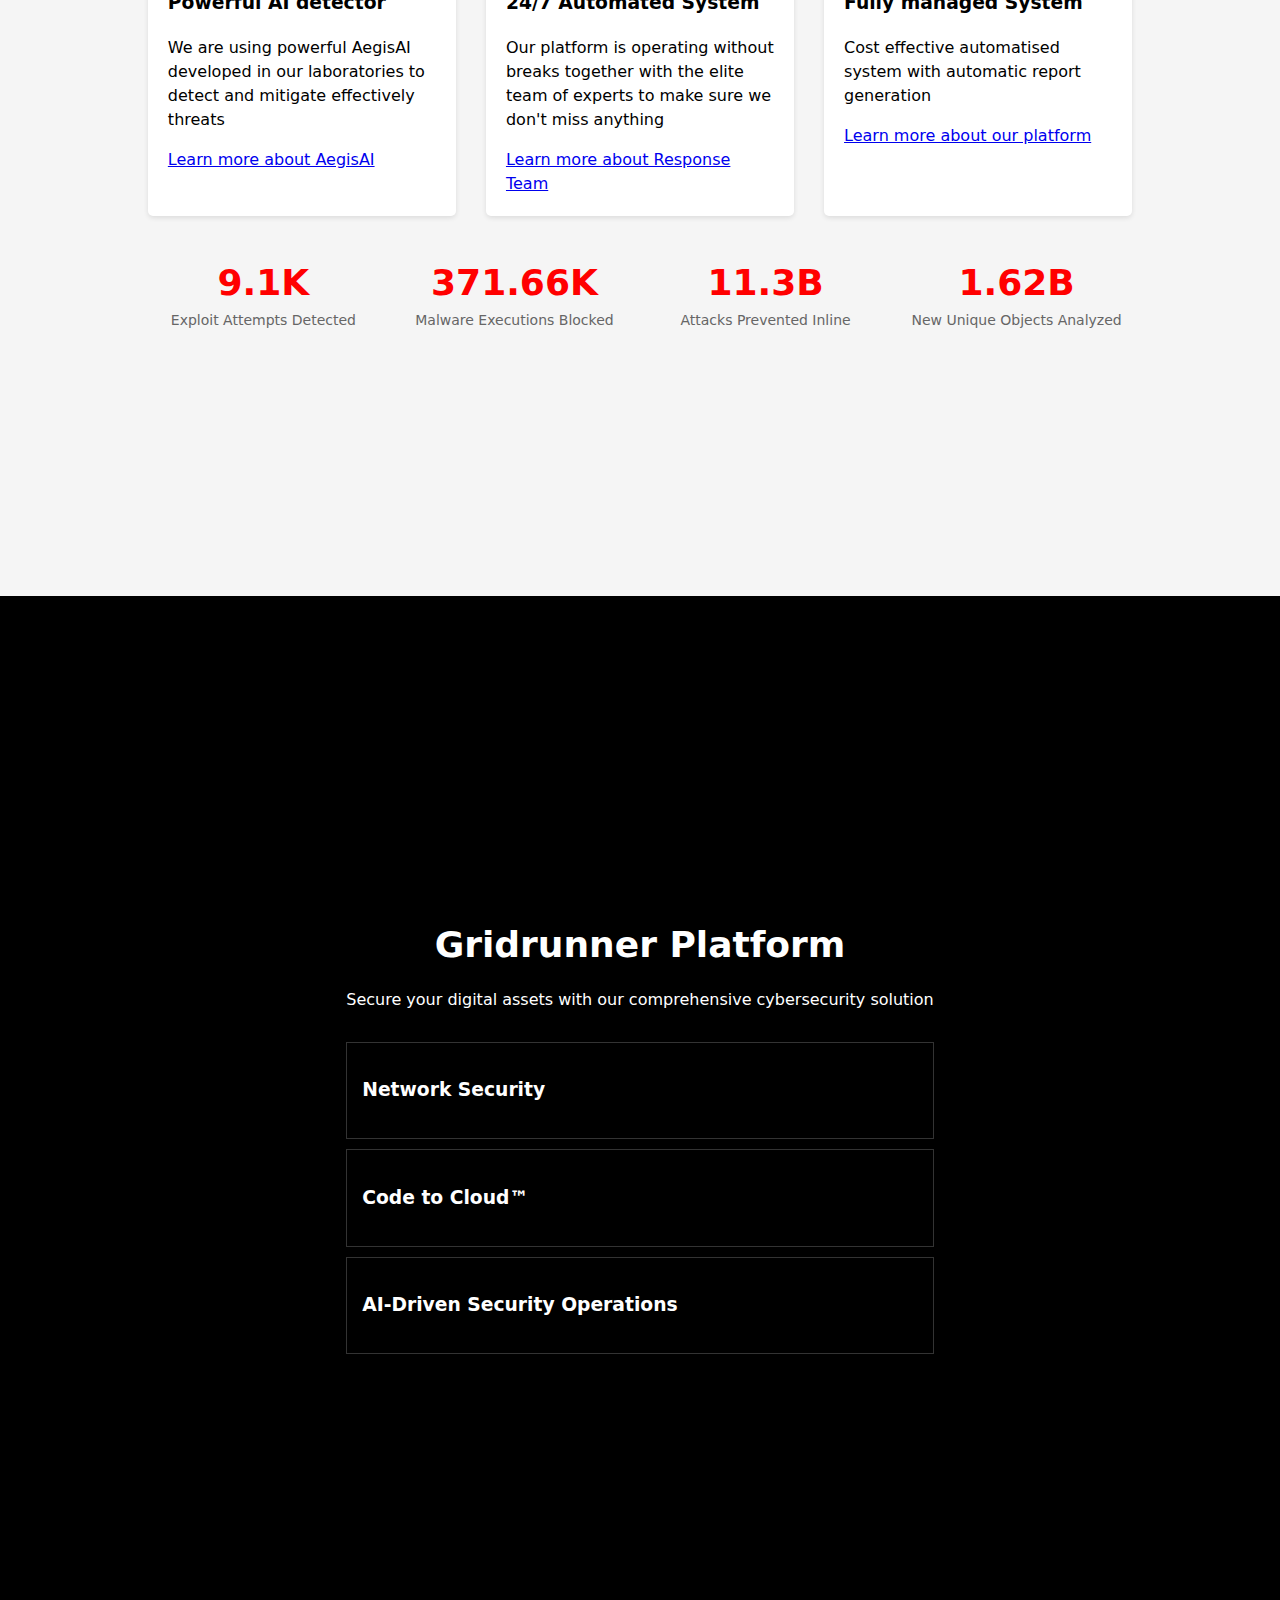
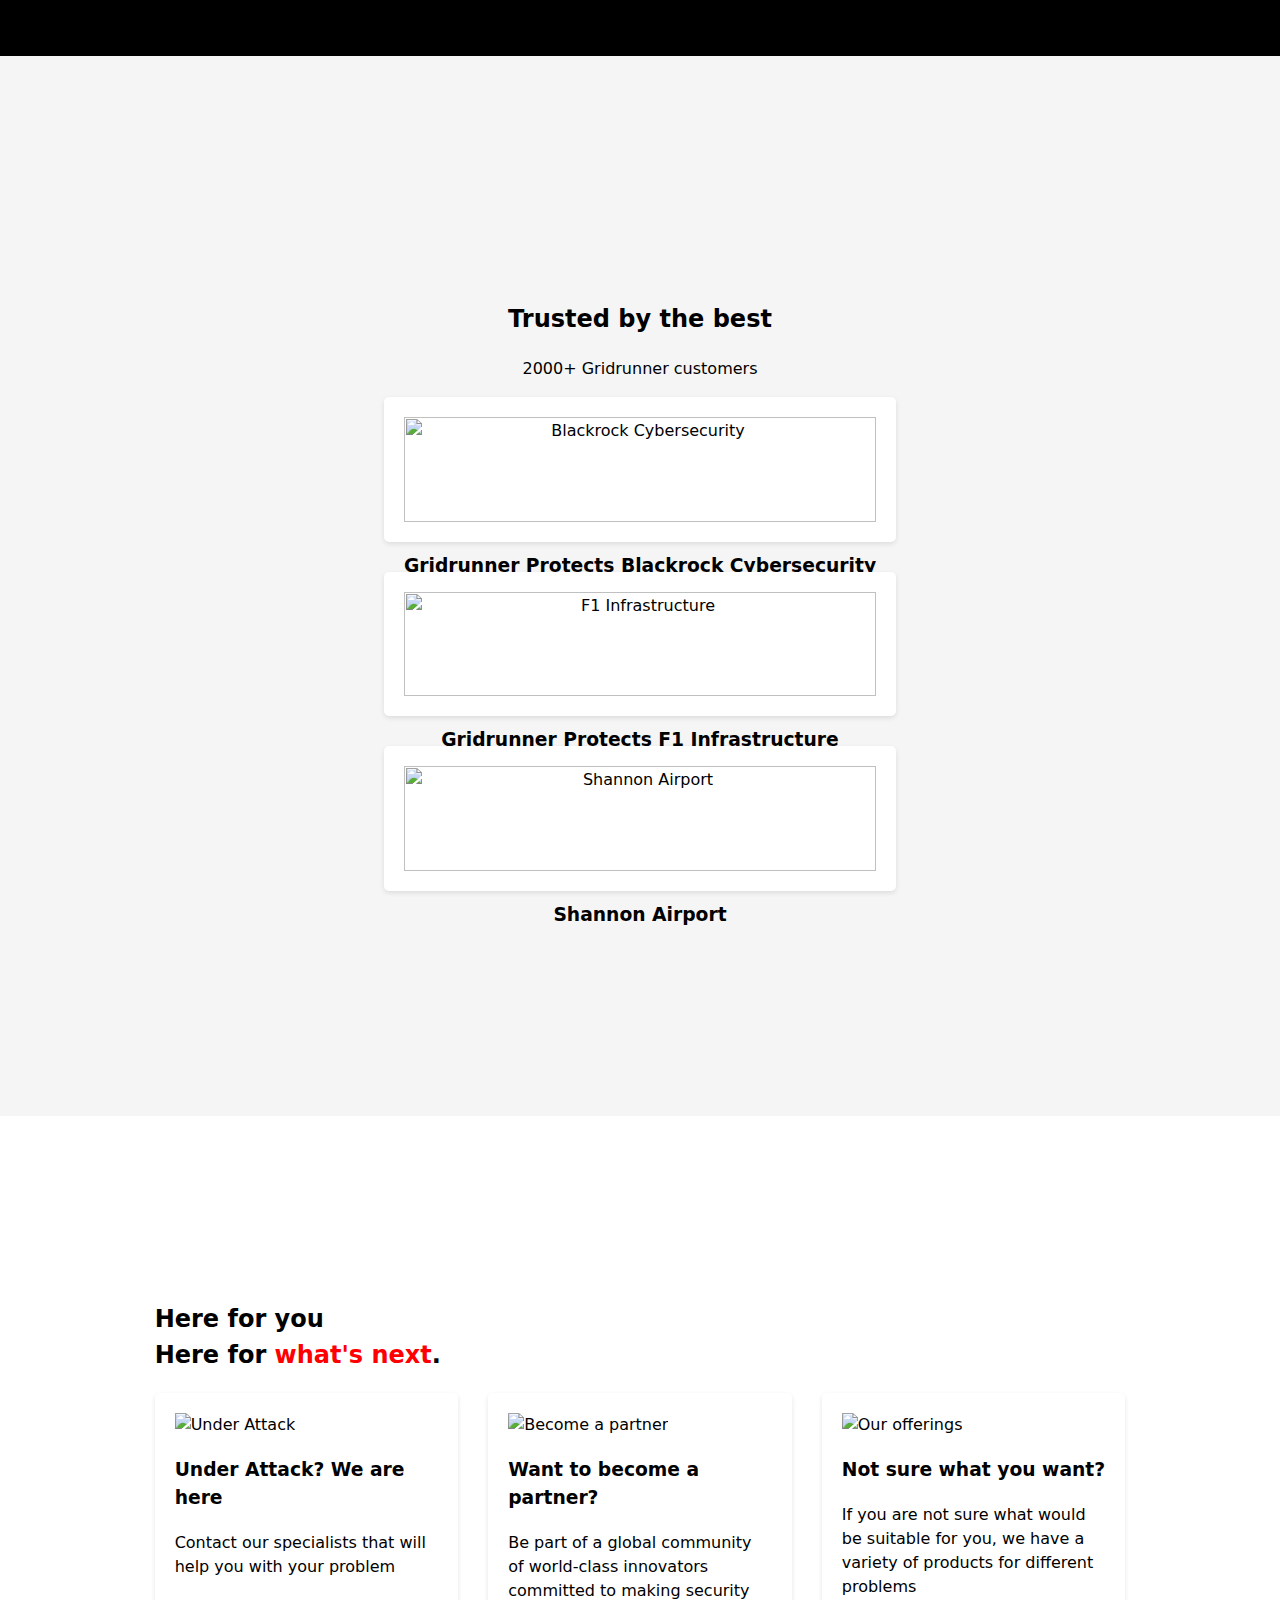
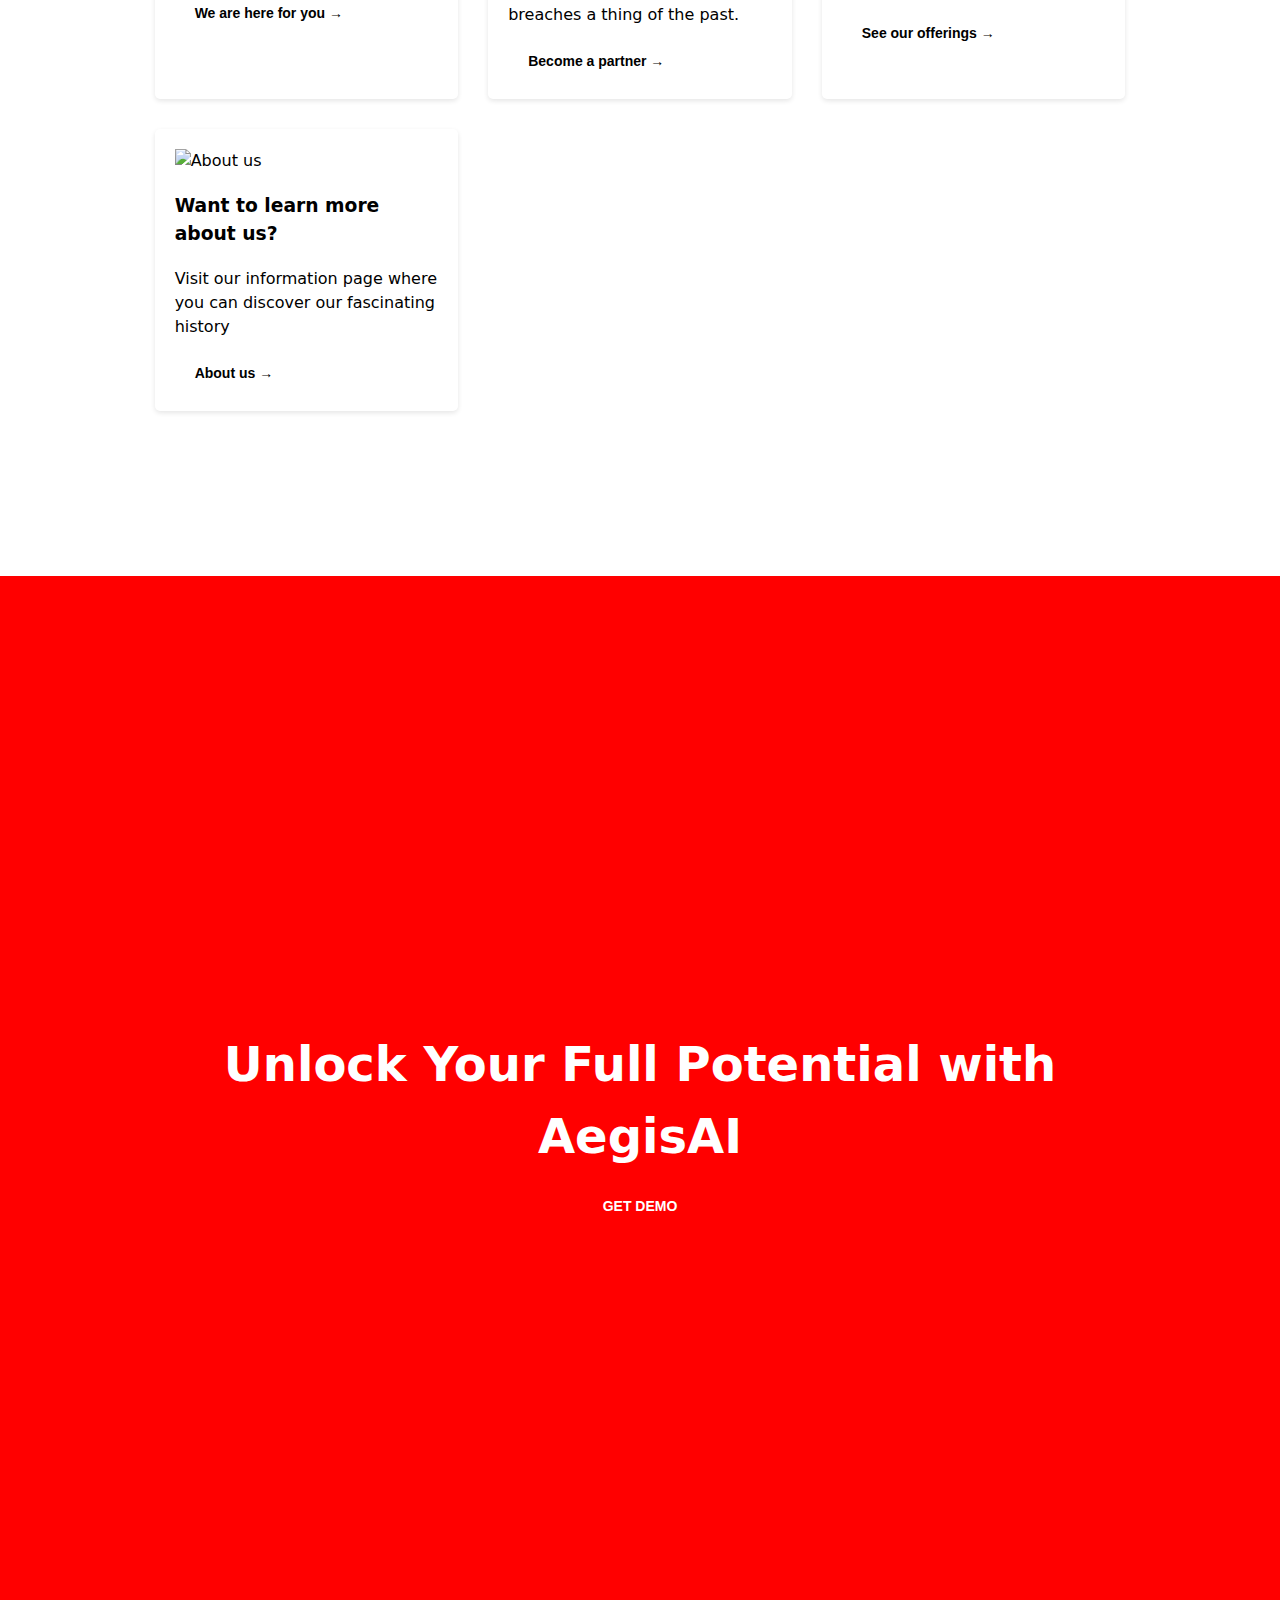
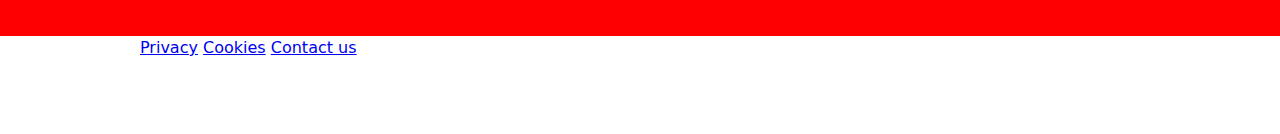
==== commit 34670b2f: "Update index.html" ====
--- a/index.html
+++ b/index.html
@@ -6,32 +6,17 @@
     <link rel="stylesheet" href="styles.css">
 </head>
 <body>
-    <header id="initial-header" class="initial-header">
-        <div class="container">
-            <a href="#" class="logo">GRIDRUNNER</a>
-            <nav>
-                <a href="platform.html" class="nav-link">PLATFORM</a>
-                <a href="products.html" class="nav-link">PRODUCTS</a>
-                <a href="#Partners" class="nav-link">PARTNERS</a>
-                <a href="#" class="nav-link">COMPANY</a>
-            </nav>
-        </div>
-    </header>
-
-    <header id="main-header" class="main-header">
-        <div class="container">
-            <a href="#" class="logo">GRIDRUNNER</a>
-            <nav>
-                <a href="#why" class="nav-link">Why Gridrunner?</a>
-                <a href="#platform" class="nav-link">Platform</a>
-                <a href="#stories" class="nav-link">Customer Stories</a>
-                <a href="#engage" class="nav-link">Engage with Us</a>
-            </nav>
-            <div class="dynamic-header-title"></div>
-        </div>
-    </header>
-
     <main role="main">
+        <header class="main-header">
+        <nav>
+            <a href="index.html" class="logo"><b> GRIDRUNNER</b></a>
+            <a href="platform.html" class="nav-link">Platform</a>
+            <a href="products.html" class="nav-link">Products</a>
+            <a href="partners.html" class="nav-link">Partners</a>
+            <a href="company.html" class="nav-link">Company</a>
+            <button class="btn btn-secondary">GET DEMO</button>
+        </nav>
+</header>
         <section id="hero" class="section hero section">
             <div class="container">
                 <div class="hero-content">
--- a/styles.css
+++ b/styles.css
@@ -1,110 +1,5 @@
 /* Reset and base styles */
-* {
-    margin: 0;
-    padding: 0;
-    box-sizing: border-box;
-}
-
-html {
-    scroll-behavior: smooth;
-}
-
-body {
-    font-family: Arial, sans-serif;
-    line-height: 1.6;
-    color: #333;
-}
-
-.container {
-    width: 90%;
-    max-width: 1200px;
-    margin: 0 auto;
-    padding: 0 20px;
-}
-
-/* Header styles */
-.initial-header, .main-header {
-    position: fixed;
-    top: 0;
-    left: 0;
-    right: 0;
-    z-index: 1000;
-    background-color: rgba(0, 0, 0, 0.8);
-    backdrop-filter: blur(10px);
-    transition: transform 0.3s ease-in-out;
-}
-
-.initial-header .container, .main-header .container {
-    display: flex;
-    justify-content: space-between;
-    align-items: center;
-    height: 80px;
-}
-
-.initial-header .container {
-    display: flex;
-    justify-content: space-between;
-    align-items: center;
-    position: relative;
-}
-
-.initial-header nav {
-    position: absolute;
-    left: 50%;
-    transform: translateX(-50%);
-}
-
-.initial-header nav a {
-    color: #fff;
-    text-decoration: none;
-    margin: 0 15px; /* Adds spacing between nav items */
-    font-size: 14px;
-}
-
-.main-header .container {
-    justify-content: center;
-}
-
-.main-header {
-    transform: translateY(-100%);
-}
-
-.logo {
-    color: #fff;
-    font-size: 24px;
-    font-weight: bold;
-    text-decoration: none;
-}
-
-.main-header nav a {
-    color: #fff;
-    text-decoration: none;
-    margin-left: 20px;
-    font-size: 14px;
-}
-
-.dynamic-header-title {
-    flex-grow: 1;
-    text-align: center;
-    color: white;
-    font-size: 18px;
-    font-weight: bold;
-}
-
-.initial-header.hidden {
-    transform: translateY(-100%);
-}
-
-.main-header.hidden {
-    transform: translateY(-100%);
-}
-
-nav a {
-    color: #fff;
-    text-decoration: none;
-    margin-left: 20px;
-    font-size: 14px;
-}
+
 
 .btn {
     padding: 10px 20px;
@@ -273,46 +168,6 @@
     text-align: center;
 }
 
-footer {
-    background-color: #000;
-    color: #fff;
-    padding: 50px 0;
-}
-
-.footer-grid {
-    display: grid;
-    grid-template-columns: repeat(auto-fit, minmax(200px, 1fr));
-    gap: 30px;
-    margin-bottom: 30px;
-}
-
-.footer-bottom {
-    display: flex;
-    justify-content: space-between;
-    align-items: center;
-    padding-top: 20px;
-    border-top: 1px solid #333;
-}
-
-.footer-links a {
-    color: #fff;
-    text-decoration: none;
-    margin-right: 15px;
-}
-
-.social-icons a {
-    color: #fff;
-    font-size: 20px;
-    margin-left: 15px;
-}
-
-.copyright {
-    text-align: center;
-    margin-top: 20px;
-    font-size: 14px;
-    color: #666;
-}
-
 /* Responsive design */
 @media (max-width: 768px) {
     .initial-header nav {
@@ -528,8 +383,6 @@
     color: #666; /* Optional: Light gray color */
 }
 
-}
-
 .hero-content .tagline {
     font-size: 1.2rem; /* Medium font size for 'With our new AegisAI' */
     margin-top: 1rem;
@@ -540,4 +393,443 @@
     margin-top: 1rem;
     padding: 0.8rem 2rem;
     font-size: 1rem;
-}+}
+
+/*NOAHS SECTION */
+:root { 
+    /* Text colours*/
+    --description: #E2E8F0;
+
+    /*Background colors */
+    --black-bg: #1A1A1A;
+    --gray-bg: #262626;
+    --white-bg: #F1F1F1;
+    --blue-bg: #141539;
+    --lightblue-bg: #2B2C4C;
+
+    /* Gradient */
+    --blue-gradient-bg: linear-gradient(to right, #4772C9, #ffff);
+    --ultimate-gradient-bg: linear-gradient(to right, #F09E2B, #7891FF);
+    --red-gradient-bg: linear-gradient(to right, #000000, #833434);
+    --gradient-txt: transparent;
+
+    /* Product colors*/
+    --core-section: #a0db8e;
+    --scale-section: #F09E2B;
+    --distributed-section: #7891FF;
+    --ultimate-section: #FF6262;
+    }
+
+    /* General configs */
+    body {
+        scroll-behavior: smooth;
+        font-family: system-ui, -apple-system, sans-serif;
+        line-height: 1.5;
+        margin: 0;
+        padding: 0;
+    }
+
+    section {
+        padding-bottom: 50px;
+    }
+
+    h1 {
+        font-size: 2.5rem;
+        text-align: center;
+        margin: 0px;
+        padding: 15px;
+    }
+
+    .container {
+        max-width: 1000px;
+        margin: 0 auto;
+    }
+
+    /* Section related */
+    #Products {
+        background-color: var(--black-bg);
+    }
+
+    #Products h1 {
+        background: var(--blue-gradient-bg);
+        color: var(--gradient-txt);
+        background-clip: text;
+    }
+
+    #Partners {
+        background-color: var(--white-bg);
+    }
+
+    #Partners h1 {
+        background: var(--red-gradient-bg);
+        color: var(--gradient-txt);
+        background-clip: text;
+    }
+
+    /* Header */
+        .main-header {
+            display: flex;
+            margin: 0 auto;
+            width: 90%;
+            justify-content: center;
+            padding: 20px;
+            background: linear-gradient(to bottom, rgba(26,26,26,1) 90%, rgba(102,0,0,1));
+            position: sticky;
+            top: 0;
+            z-index: 10;
+        }
+
+        @media (max-width: 800px) {
+            .main-header {
+            font-size: 10px;
+                }
+            }
+        
+        .main-header a {
+            text-decoration: none;
+            color: white;
+            padding: 15px;
+            margin: 10px;
+            font-size: 20px;   
+        }
+
+        .main-header a:hover {
+            background: var(--blue-gradient-bg);
+            color: var(--gradient-txt);
+            background-clip: text;
+            transition: 300ms all;
+        }
+
+    /* Product section: Tabs */
+        .tabs {
+            display: flex;
+            gap: 1rem;
+            margin-bottom: 2rem;
+            justify-content: center;
+        }
+
+        .tab {
+            padding: 0.75rem 1.5rem;
+            background: none;
+            border: none;
+            color: white;
+            cursor: pointer;
+            font-size: 1rem;
+            border-bottom: 2px solid transparent;
+            transition: all 0.3s ease;
+        }
+
+        .tab.active {
+        color: var(--tab-color);
+        border-bottom-color: var(--tab-color);
+        }
+
+        .tab[data-tab="core"].active {
+        --tab-color: var(--core-section);
+        }
+
+        .tab[data-tab="scale"].active {
+        --tab-color: var(--scale-section);
+        }
+
+        .tab[data-tab="distributed"].active {
+        --tab-color: var(--distributed-section);
+        }
+
+        .tab[data-tab="ultimate"].active {
+        --tab-color: var(--ultimate-section);
+        }
+
+        /* Products section: Tab content */
+
+        .tab-content {
+            background: var(--gray-bg);
+            padding: 2rem;
+            border-radius: 8px;
+            display: none;
+            text-align: center;
+        }
+
+        .tab-content.active {
+            display: inline-block;
+        }
+
+        .description {
+            color: #9CA3AF;
+            padding: 1rem;
+        }
+
+        #includesFeature {
+            color: var(--core-section);
+        }
+
+        #includesFeatures {
+            background: var(--ultimate-gradient-bg);
+            color: var(--gradient-txt);
+            background-clip: text;
+        } 
+
+        .features {
+            display: inline-block;
+            list-style: none;
+        }
+
+        .features li {
+            padding: 20px;
+            text-align: center;
+            color: white;
+        }
+
+        .features li::before {
+            content: "✓";
+            margin-right: 10px;
+            color: var(--core-section);
+        }
+
+        @media (max-width: 650px) {
+        .features {
+        grid-template-columns: 1fr; 
+            }
+        }
+
+        /* Did you know? */
+        .statWarning {
+            background-color: #333333;
+            color: white;
+            border-radius: 8px;
+            box-shadow: 0 4px 6px rgba(0, 0, 0, 0.2);
+            margin: 20px;
+            padding: 20px;
+        }
+
+        .statWarning strong {
+            color: var(--ultimate-section);
+        }
+
+        /* Pricing */
+        .pricing-options {
+            display: flex;
+            flex-direction: row;
+            flex-wrap: wrap;
+            justify-content: center;
+        }
+        .pricing-option {
+            display: inline-flex;
+            flex-direction: column;
+            text-align: center;
+            max-width: 250px;
+            margin: 10px;
+            padding: 10px;
+        }
+        .pricing-option h3 {
+            font-size: 18px;
+            color: white;
+            margin-bottom: 0;
+        }
+
+        .pricing-option h4 {
+            background: var(--blue-gradient-bg);
+            color: var(--gradient-txt);
+            background-clip: text;
+            font-size: 30px;
+            margin: 0;
+        }
+
+        .pricing-option p {
+            font-size: 12px;
+            color: #a0a0a0;
+            margin-bottom: 15px;
+        }
+
+        .disclaimer {
+            font-size: 10px;
+            color: #707070;
+            text-align: center;
+            margin-top: 20px;
+        }
+
+        .blue-btn {
+            border-radius: 15px;
+            background-color: transparent;
+            display: block;
+            width: 100%;
+            padding: 8px;
+            border: 1px solid gray;
+            color: white;
+            text-align: center;
+            cursor: pointer;
+            transition: all 300ms;
+        }
+        .blue-btn:hover {
+            background: var(--blue-gradient-bg);
+            color: black;
+            border: 1px solid var(--card-bg);
+
+
+        }
+
+        /* Partner tabs */
+        .company-buttons {
+            display: flex;
+            justify-content: center;
+            gap: 1rem;
+        }
+
+        .company-button {
+            padding: 0.5rem 2rem;
+            border: none;
+            font-size: 0.9rem;
+            cursor: pointer;
+            transition: background-color 0.3s, transform 0.3s, font-weight 0.3s;
+        }
+
+        .company-button.white {
+            background-color: transparent;
+            color: black;
+            border: 1px solid #ddd;
+        }
+
+        .company-button.red {
+            background-color: var(--blue-bg);
+            border: 1px solid var(--blue-bg);
+            color: white;
+            transform: scale(1.05); /* Slightly enlarges the active button */
+        }
+
+        .company-button:hover {
+            background-color: white;
+            color: black;
+        }
+
+        /* Partner Tab content*/
+        .partner-card {
+            background-color: var(--blue-bg);
+            color: white;
+            padding: 2rem;
+            border-radius: 8px;
+            margin-bottom: 2rem;
+            display: none;
+        }
+
+        .partner-card.active {
+            display: flex;
+            flex-direction: column;
+        }
+
+        @media (max-width: 768px) {
+            .partner-card.active {
+                border-radius: 0px; 
+                margin: 0px 0px;
+                display: inline-flex;
+                flex-direction: column;
+            }
+        }
+
+        .partner-content {
+            display: flex;
+            flex-direction: column;
+            padding: 20px;
+        }
+
+        .partners-container {
+            display: flex;
+            flex-direction: row;
+            flex-wrap: wrap;
+            justify-content: center;
+        }
+
+        .partners-item {
+            margin: 15px;
+            padding: 30px;
+            border-radius: 10px;
+            background-color: var(--lightblue-bg);
+        }
+
+        .partner-card h3 {
+            margin: 0px;
+        }
+
+        .partner-card p {
+            font-size: 0.9rem;
+            margin-bottom: 1rem;
+        }
+
+        /* Statistics */
+        .stats {
+            display: flex;
+            justify-content: space-around;
+            margin-bottom: 3rem;
+            text-align: center;
+        }
+
+        .stat-item h3 {
+            font-size: 1.5rem;
+            margin-bottom: 0.5rem;
+        }
+        
+        /* Apply to Network */
+        .cta-section {
+            text-align: center;
+            margin-bottom: 3rem;
+        }
+
+        .cta-section h2 {
+            margin-bottom: 0.5rem;
+        }
+
+        .cta-section p {
+            margin-bottom: 1.5rem;
+            color: #666;
+        }
+        
+        .apply-button {
+            background-color: transparent;
+            border: 1px solid gray;
+            padding: 0.75rem 2rem;
+            border-radius: 4px;
+            cursor: pointer;
+            font-size: 0.9rem;
+            transition: all 300ms;
+        }
+
+        .apply-button:hover {
+            background-color: var(--blue-bg);
+            color: white;
+            border: 1px solid var(--blue-bg);
+        }
+
+/* Footer */
+.footerContainer {
+    display: flex;
+    margin-top: 50px;
+    width: 100%;
+    justify-content: center;
+    color: white;
+}
+
+.footerContainer a {
+    text-decoration: none;
+    margin: 10px;
+    color: white;
+    padding: 10px;
+    border-radius: 10px;
+}
+
+.footerContainer a:hover {
+    background: var(--blue-gradient-bg);
+    color: var(--gradient-txt);
+    background-clip: text;
+    transition: 200ms all;
+}
+
+.footerItem {
+    display: inline-flex;
+    flex-direction: column;
+    margin: 0 20px;
+}
+
+.copyright {
+    margin-top: 50px;
+    color: white;
+    text-align: center;
+}
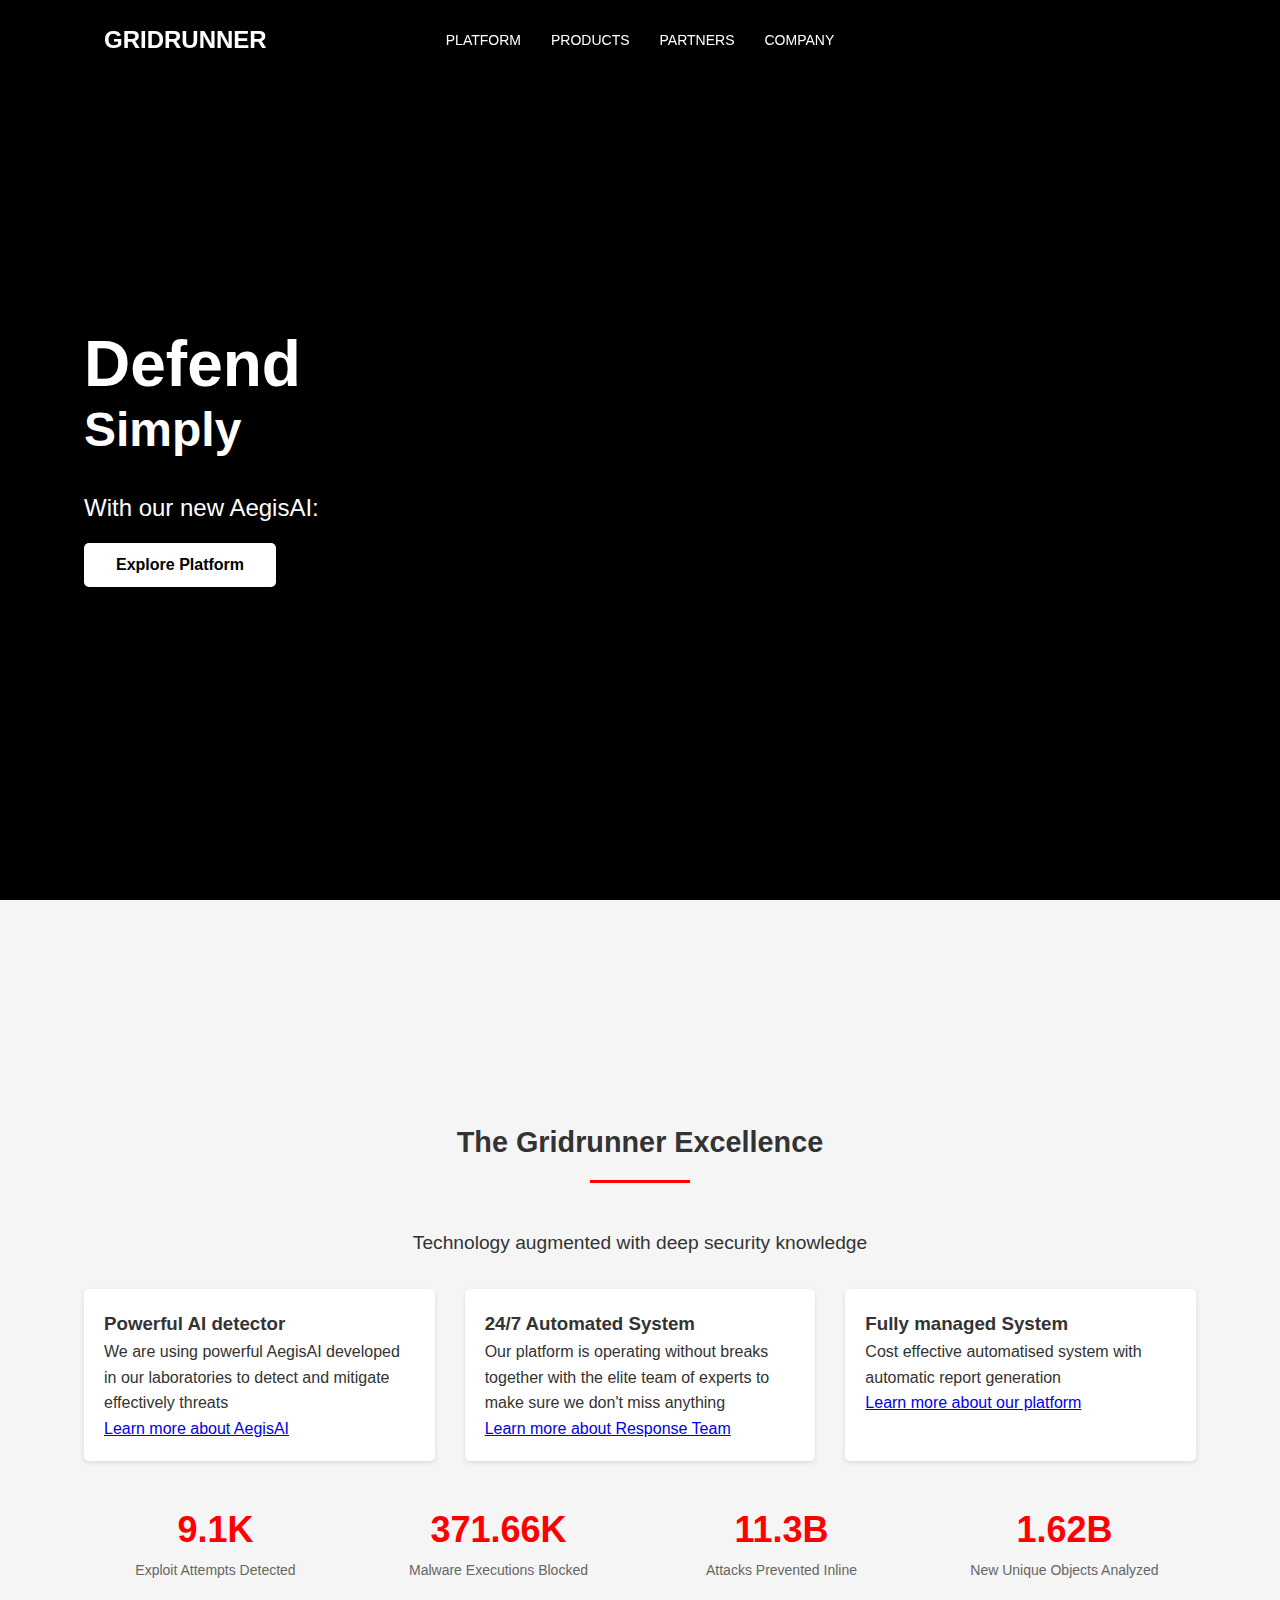
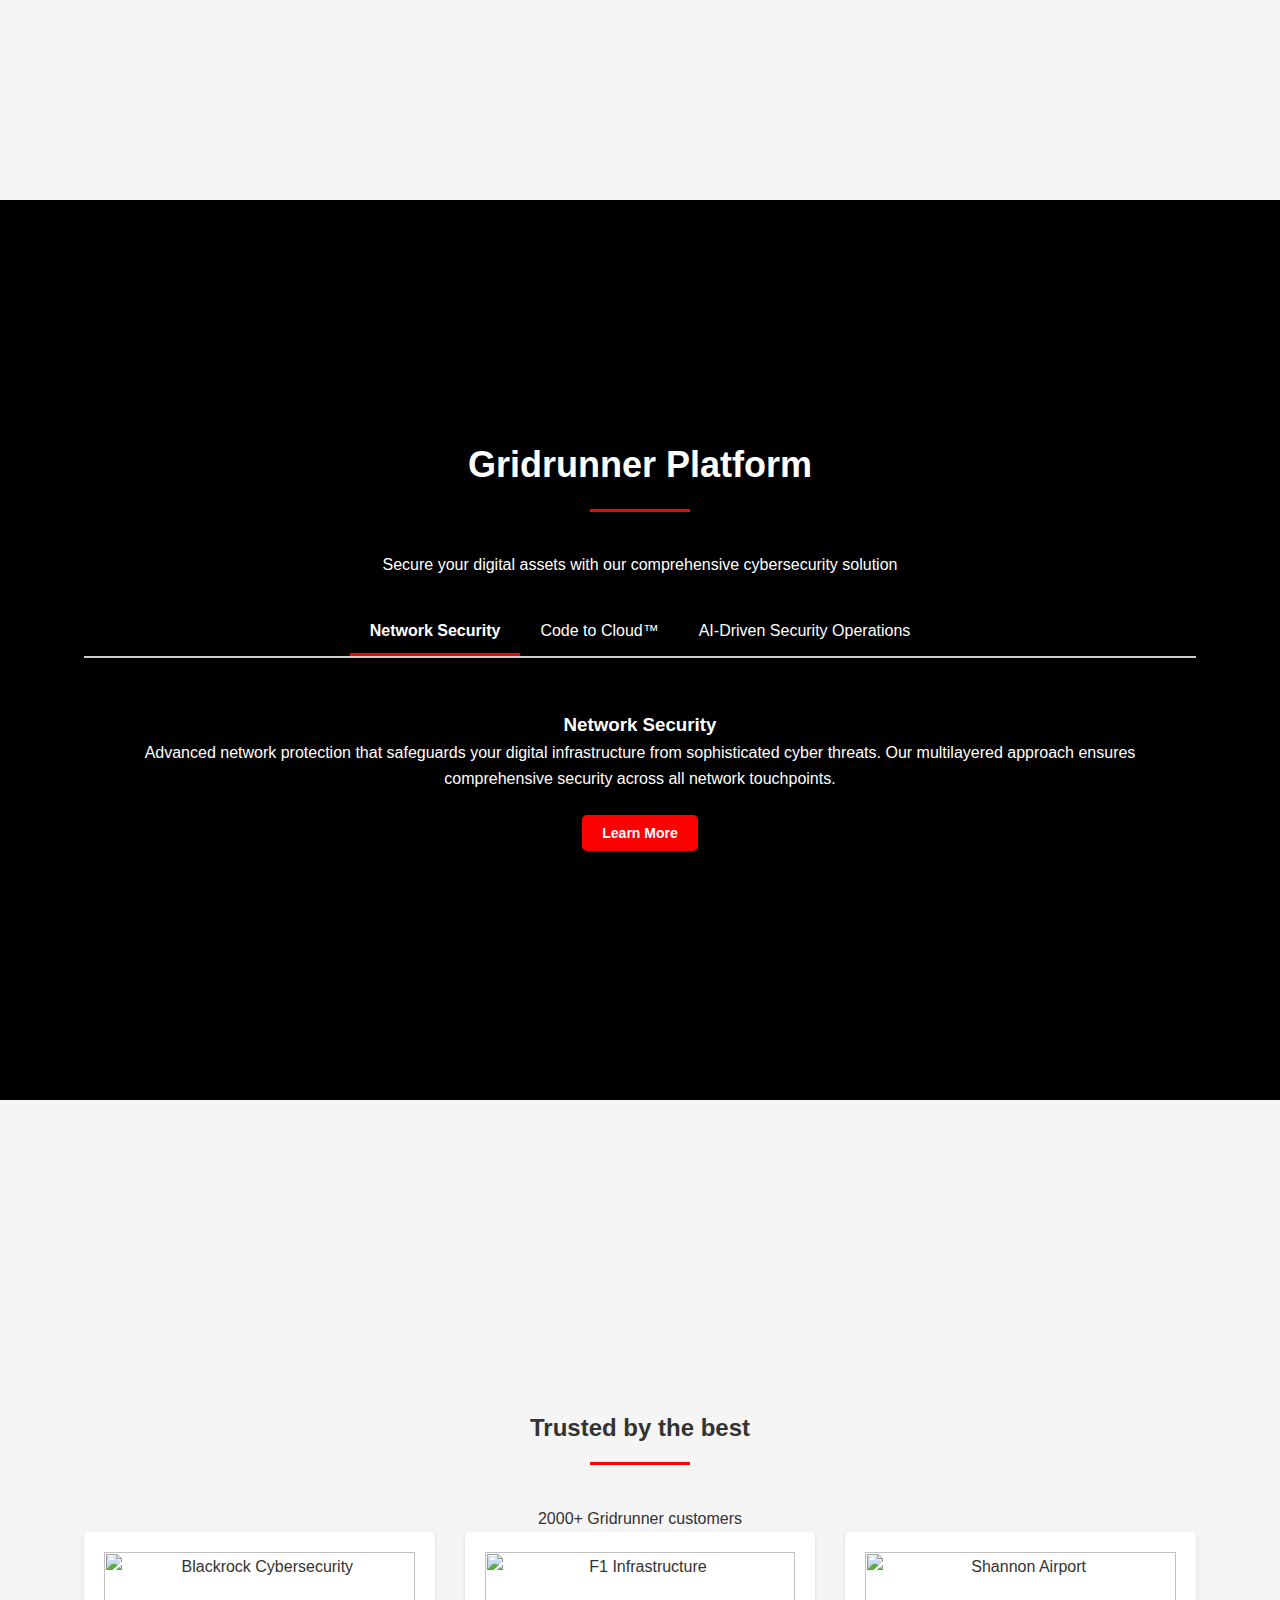
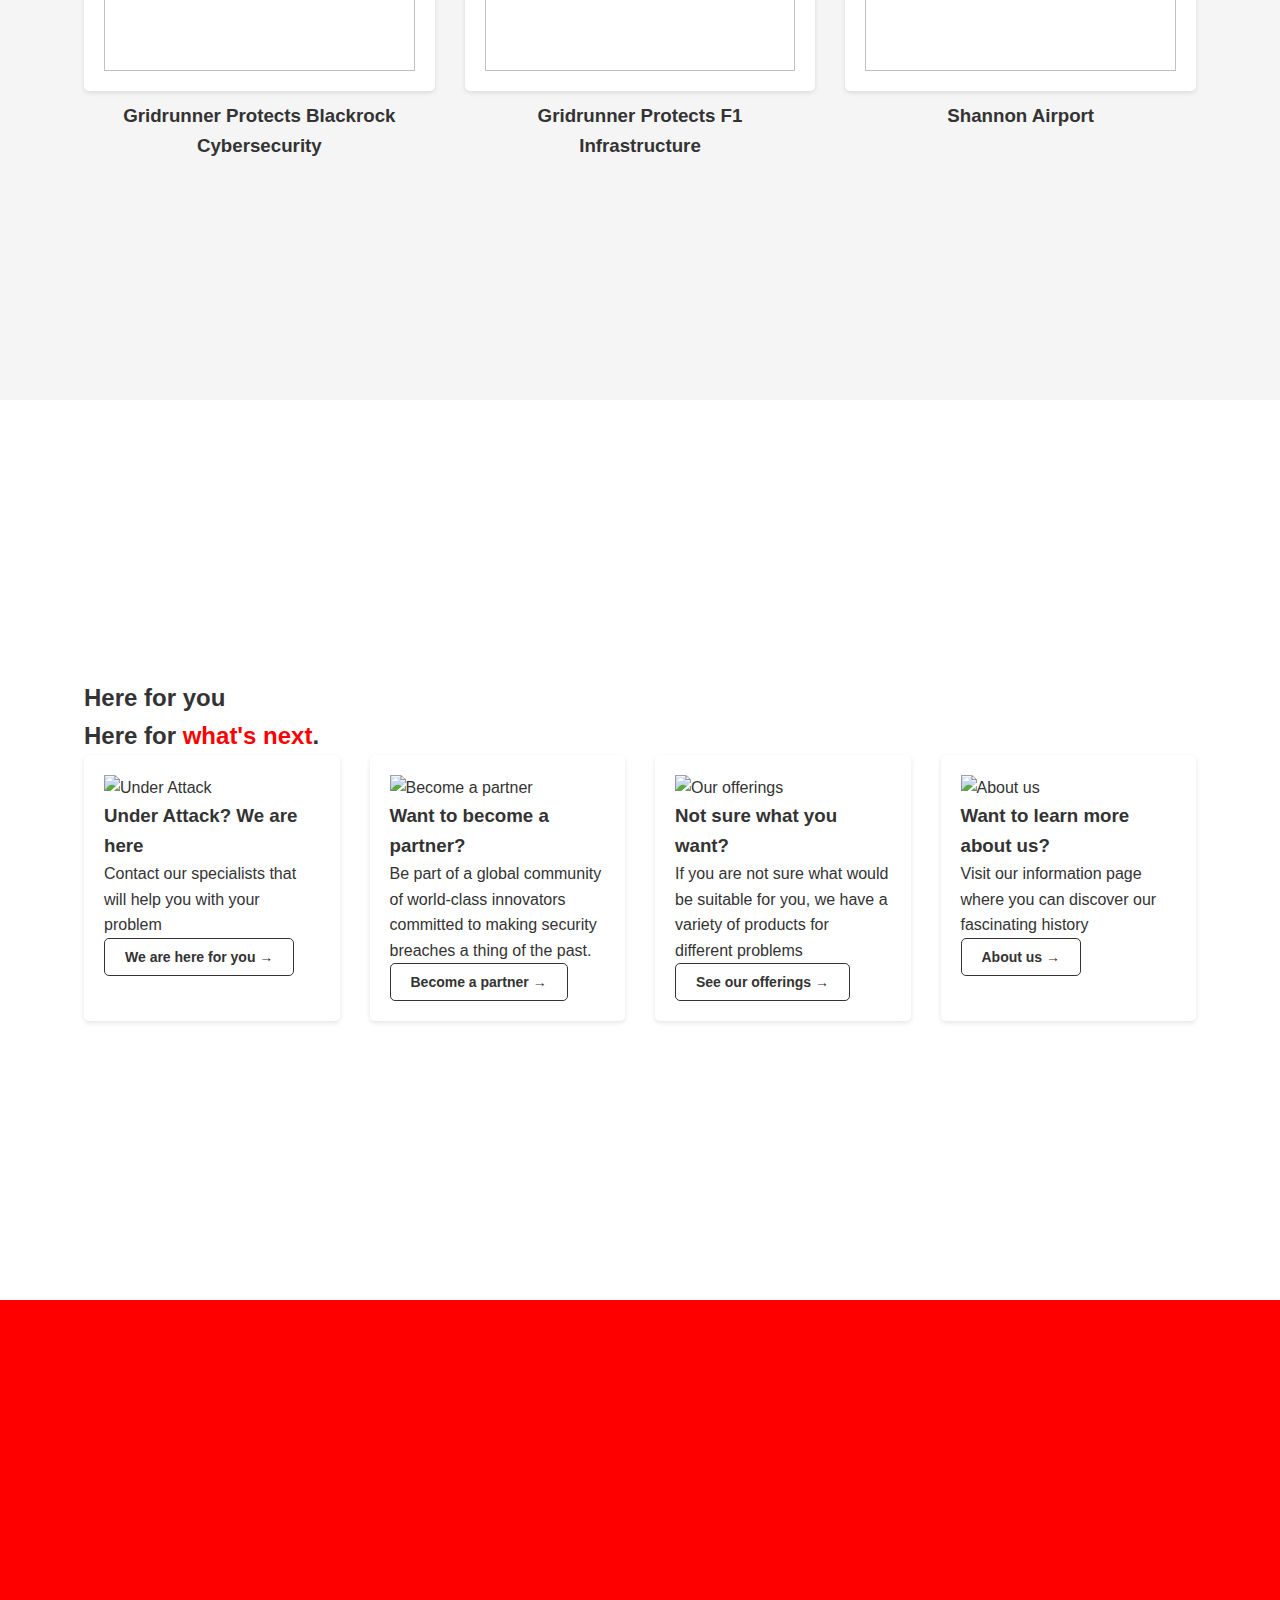
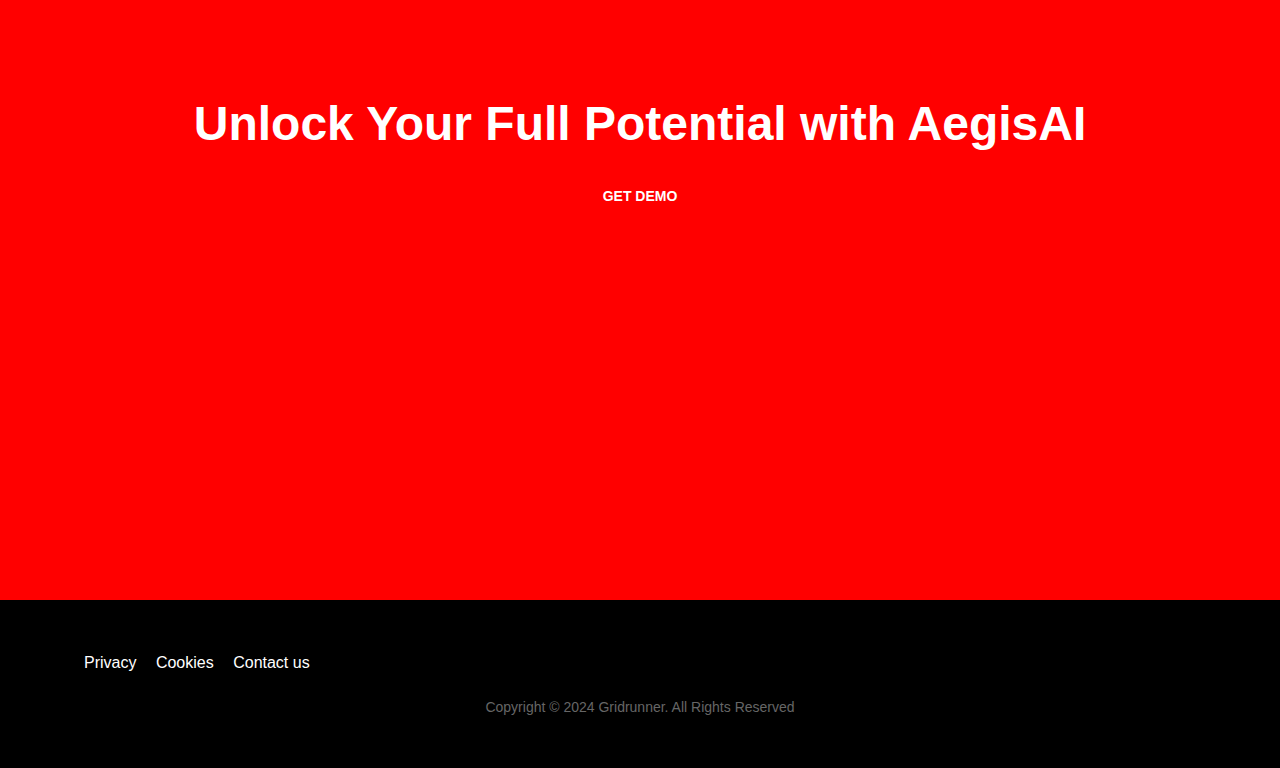
==== commit c219d02a: "Unfinished Platform Update" ====
--- a/index.html
+++ b/index.html
@@ -3,25 +3,42 @@
     <meta charset="UTF-8">
     <meta name="viewport" content="width=device-width, initial-scale=1.0">
     <title>Gridrunner</title>
-    <link rel="stylesheet" href="styles.css">
+    <link rel="stylesheet" href="main_styles.css">
 </head>
 <body>
+    <header id="initial-header" class="initial-header">
+        <div class="container">
+            <a href="#" class="logo">GRIDRUNNER</a>
+            <nav>
+                <a href="platform.html" class="nav-link">PLATFORM</a>
+                <a href="products.html" class="nav-link">PRODUCTS</a>
+                <a href="#Partners" class="nav-link">PARTNERS</a>
+                <a href="#" class="nav-link">COMPANY</a>
+            </nav>
+        </div>
+    </header>
+
+    <header id="main-header" class="main-header">
+        <div class="container">
+            <a href="#" class="logo">GRIDRUNNER</a>
+            <nav>
+                <a href="#why" class="nav-link">Why Gridrunner?</a>
+                <a href="#platform" class="nav-link">Platform</a>
+                <a href="#stories" class="nav-link">Customer Stories</a>
+                <a href="#engage" class="nav-link">Engage with Us</a>
+            </nav>
+            <div class="indicator"></div>
+        </div>
+    </header>
+
     <main role="main">
-        <header class="main-header">
-        <nav>
-            <a href="index.html" class="logo"><b> GRIDRUNNER</b></a>
-            <a href="platform.html" class="nav-link">Platform</a>
-            <a href="products.html" class="nav-link">Products</a>
-            <a href="partners.html" class="nav-link">Partners</a>
-            <a href="company.html" class="nav-link">Company</a>
-            <button class="btn btn-secondary">GET DEMO</button>
-        </nav>
-</header>
         <section id="hero" class="section hero section">
             <div class="container">
                 <div class="hero-content">
-                    <h1>Defend</h1>
-                    <span id="animated-text" class="subtitle">Simply</span>                   
+                    <h1>
+                        Defend<br>
+                        <span id="animated-text" class="subtitle">Simply</span>
+                    </h1>
                     <p class="tagline">With our new AegisAI:</p>
                     <button class="btn btn-secondary">Explore Platform</button>
                 </div>
@@ -34,8 +51,9 @@
             <div class="container">
                 <div class="excellence-title text-center">
                     <h2 class="text-center">The Gridrunner Excellence</h2>
+                    <hr class="red-line"> <br>
                     <p class="text-center">Technology augmented with deep security knowledge</p>
-                    <hr class="red-line">
+                    
                 </div>
 
                 <div class="grid">
@@ -85,100 +103,74 @@
             </div>
         </section>
 
-        <section id="platform" class="section platform section text-center">
-            <div class="container">
-                <h2 class="text-center">Gridrunner Platform</h2>
-                <p class="text-center">Secure your digital assets with our comprehensive cybersecurity solution</p>
-
-                <div id="feature-accordion" class="accordion">
-                    <div class="accordion-item feature-network">
-                        <div class="accordion-header">
-                            <h3>Network Security</h3>
-                        </div>
-
-                        <div class="accordion-content">
-                            <p>Advanced network protection that safeguards your digital infrastructure from sophisticated cyber threats. Our multilayered approach ensures comprehensive security across all network touchpoints.</p>
-                            <div class="feature-stats">
-                                <div class="stat-item">
-                                    <div class="stat-value">95%</div>
-                                    <div class="stat-label">Threats Blocked</div>
-                                </div>
-                                <div class="stat-item">
-                                    <div class="stat-value">100%</div>
-                                    <div class="stat-label">Network Coverage</div>
-                                </div>
-                            </div>
-                            <button class="btn btn-outline">Learn More →</button>
-                        </div>
-                    </div>
-
-                    <div class="accordion-item" data-feature="cloud">
-                        <div class="accordion-header">
-                            <i data-lucide="cloud" class="icon"></i>
-                            <h3>Code to Cloud™</h3>
-                        </div>
-                        <div class="accordion-content">
-                            <p>Transform your operations with secure cloud infrastructure. Deploy, manage, and scale your applications with confidence. Our cloud security solutions provide end-to-end protection for your cloud-native applications.</p>
-                            <div class="feature-stats">
-                                <div class="stat-item">
-                                    <div class="stat-value">10k+</div>
-                                    <div class="stat-label">Cloud Apps Protected</div>
-                                </div>
-                                <div class="stat-item">
-                                    <div class="stat-value">-60%</div>
-                                    <div class="stat-label">Deployment Time</div>
-                                </div>
-                            </div>
-                            <button class="btn btn-outline">Learn More →</button>
-                        </div>
-                    </div>
-
-                    <div class="accordion-item feature-ai">
-                        <div class="accordion-header">
-                            <h3>AI-Driven Security Operations</h3>
-                        </div>
-                        <div class="accordion-content">
-                            <p>Cutting-edge AI technology that proactively identifies, analyzes, and mitigates security threats in real-time. Our intelligent system adapts and learns to provide unprecedented protection.</p>
-                            <div class="feature-stats">
-                                <div class="stat-item">
-                                    <div class="stat-value">99.9%</div>
-                                    <div class="stat-label">Threats Detected</div>
-                                </div>
-                                <div class="stat-item">
-                                    <div class="stat-value">&lt;1min</div>
-                                    <div class="stat-label">Response Time</div>
-                                </div>
-                            </div>
-                            <button class="btn btn-outline">Learn More →</button>
-                        </div>
-                    </div>
-                </div>
-            </div>
-        </section>
-
-        <section id="stories" class="section customer-stories section">
-            <div class="container text-center">
-                <h2 class="text-center">Trusted by the best</h2>
-                <p>2000+ Gridrunner customers</p>
-
-                <div class="grid">
-                    <div class="story-card text-center">
-                        <img src="https://via.placeholder.com/300x200" alt="Blackrock Cybersecurity">
-                        <h3>Gridrunner Protects Blackrock Cybersecurity</h3>
-                    </div>
-
-                    <div class="story-card text-center">
-                        <img src="https://via.placeholder.com/300x200" alt="F1 Infrastructure">
-                        <h3>Gridrunner Protects F1 Infrastructure</h3>
-                    </div>
-
-                    <div class="story-card text-center">
-                        <img src="https://via.placeholder.com/300x200" alt="Shannon Airport">
-                        <h3>Shannon Airport</h3>
-                    </div>
-                </div>
-            </div>
-        </section>
+ <!-- Platform Section -->
+<section id="platform" class="section platform text-center">
+    <div class="container">
+      <h2>Gridrunner Platform</h2>
+      <hr class="red-line"> <br>
+      <p>Secure your digital assets with our comprehensive cybersecurity solution</p>
+  
+      <!-- Tab Navigation -->
+      <div class="tab-nav">
+        <a href="#" class="tab-item active" data-tab="network">Network Security</a>
+        <a href="#" class="tab-item" data-tab="cloud">Code to Cloud™</a>
+        <a href="#" class="tab-item" data-tab="ai">AI-Driven Security Operations</a>
+      </div>
+  
+      <!-- Tab Content -->
+      <div class="tab-content">
+        <div class="tab-pane active" id="network">
+          <h3>Network Security</h3>
+          <p>Advanced network protection that safeguards your digital infrastructure from sophisticated cyber threats. Our multilayered approach ensures comprehensive security across all network touchpoints.</p>
+          <div class="feature-stats">
+            <!-- Feature stats content -->
+          </div>
+          <a href="#" class="btn btn-primary">Learn More</a>
+        </div>
+        <div class="tab-pane" id="cloud">
+          <h3>Code to Cloud™</h3>
+          <p>Transform your operations with secure cloud infrastructure. Deploy, manage, and scale your applications with confidence. Our cloud security solutions provide end-to-end protection for your cloud-native applications.</p>
+          <div class="feature-stats">
+            <!-- Feature stats content -->
+          </div>
+          <a href="#" class="btn btn-primary">Learn More</a>
+        </div>
+        <div class="tab-pane" id="ai">
+          <h3>AI-Driven Security Operations</h3>
+          <p>Cutting-edge AI technology that proactively identifies, analyzes, and mitigates security threats in real-time. Our intelligent system adapts and learns to provide unprecedented protection.</p>
+          <div class="feature-stats">
+            <!-- Feature stats content -->
+          </div>
+          <a href="#" class="btn btn-primary">Learn More</a>
+        </div>
+      </div>
+    </div>
+  </section>
+
+  <section id="stories" class="section customer-stories section">
+    <div class="container text-center">
+        <h2 class="text-center">Trusted by the best</h2>
+        <hr class="red-line"> <br>
+        <p>2000+ Gridrunner customers</p>
+
+        <div class="grid">
+            <div class="story-card text-center">
+                <img src="https://via.placeholder.com/300x200" alt="Blackrock Cybersecurity">
+                <h3>Gridrunner Protects Blackrock Cybersecurity</h3>
+            </div>
+
+            <div class="story-card text-center">
+                <img src="https://via.placeholder.com/300x200" alt="F1 Infrastructure">
+                <h3>Gridrunner Protects F1 Infrastructure</h3>
+            </div>
+
+            <div class="story-card text-center">
+                <img src="https://via.placeholder.com/300x200" alt="Shannon Airport">
+                <h3>Shannon Airport</h3>
+            </div>
+        </div>
+    </div>
+</section>
 
         <section id="engage" class="section engage section">
             <div class="container">
--- a/main_styles.css
+++ b/main_styles.css
@@ -0,0 +1,874 @@
+/* Reset and base styles */
+* {
+    margin: 0;
+    padding: 0;
+    box-sizing: border-box;
+}
+
+html {
+    scroll-behavior: smooth;
+}
+
+body {
+    font-family: Arial, sans-serif;
+    line-height: 1.6;
+    color: #333;
+}
+
+.container {
+    width: 90%;
+    max-width: 1200px;
+    margin: 0 auto;
+    padding: 0 20px;
+}
+
+/* Header styles */
+.initial-header, .main-header {
+    position: fixed;
+    top: 0;
+    left: 0;
+    right: 0;
+    z-index: 1000;
+    background-color: rgba(0, 0, 0, 0.8);
+    backdrop-filter: blur(10px);
+    transition: transform 0.3s ease-in-out;
+}
+
+.initial-header .container, .main-header .container {
+    display: flex;
+    align-items: center;
+    height: 80px;
+    position: relative;
+}
+
+/* Ensure both headers use the same centering technique */
+.initial-header nav, .main-header nav {
+    position: absolute;
+    left: 50%;
+    transform: translateX(-50%);
+}
+
+.initial-header nav a, .main-header nav a {
+    color: #fff;
+    text-decoration: none;
+    margin: 0 15px; /* Adds spacing between nav items */
+    font-size: 14px;
+}
+
+/* Logo alignment */
+.initial-header .logo, .main-header .logo {
+    color: #fff;
+    font-size: 24px;
+    font-weight: bold;
+    text-decoration: none;
+    text-align: left;
+    margin-left: 20px; /* Optional: spacing from the left edge */
+}
+
+.main-header {
+    transform: translateY(-100%);
+}
+
+.main-header .indicator {
+    position: absolute;
+    bottom: 0;
+    left: 0;
+    height: 3px;
+    width: 0;
+    background-color: red;
+    transition: left 0.3s ease, width 0.3s ease;
+}
+
+.btn {
+    padding: 10px 20px;
+    border: none;
+    border-radius: 5px;
+    cursor: pointer;
+    font-size: 14px;
+    font-weight: bold;
+    text-decoration: none;
+  }
+  
+
+  .btn-primary {
+    background-color: #f00;
+    color: #fff;
+  }
+
+.btn-secondary {
+    background-color: #fff;
+    color: #000;
+}
+
+.btn-outline {
+    background-color: transparent;
+    border: 1px solid currentColor;
+    color: inherit;
+}
+
+/* Section styles */
+.section {
+    min-height: 100vh;
+    display: flex;
+    align-items: center;
+    padding: 80px 0;
+}
+
+.hero {
+    background-color: #000;
+    color: #fff;
+}
+
+.hero .container {
+    display: flex;
+    justify-content: space-between;
+    align-items: center;
+}
+
+.hero-content h1 {
+    font-size: 3rem; /* Large font size for 'Defend' */
+    margin-bottom: 0.5rem;
+}
+
+.hero h1 {
+    font-size: 48px;
+    margin-bottom: 20px;
+}
+
+.animated-text {
+    font-size: 48px;
+    margin-bottom: 20px;
+}
+
+.hero-image {
+    flex: 1;
+    text-align: right;
+}
+
+.hero-image img {
+    max-width: 100%;
+    height: auto;
+}
+
+.excellence {
+    background-color: #f5f5f5;
+}
+
+.grid {
+    display: grid;
+    grid-template-columns: repeat(auto-fit, minmax(250px, 1fr));
+    gap: 30px;
+}
+
+.excellence-item, .engage-card {
+    background-color: #fff;
+    padding: 20px;
+    border-radius: 5px;
+    box-shadow: 0 2px 5px rgba(0,0,0,0.1);
+}
+
+.icon {
+    font-size: 48px;
+    margin-bottom: 20px;
+}
+
+.stats-grid {
+    display: grid;
+    grid-template-columns: repeat(auto-fit, minmax(200px, 1fr));
+    gap: 20px;
+    margin-top: 40px;
+}
+
+.stat-item {
+    text-align: center;
+}
+
+.stat-value {
+    font-size: 36px;
+    font-weight: bold;
+    color: #f00;
+}
+
+.stat-label {
+    font-size: 14px;
+    color: #666;
+}
+
+.platform {
+    background-color: #000;
+    color: #fff;
+}
+
+.accordion-item {
+    border: 10px solid #333;
+    margin-bottom: 10px;
+}
+
+.accordion-header {
+    display: flex;
+    align-items: center;
+    padding: 15px;
+    cursor: pointer;
+}
+
+.accordion-content {
+    padding: 15px;
+    display: none;
+}
+
+.accordion-item.active .accordion-content {
+    display: block;
+}
+
+.customer-stories {
+    background-color: #f5f5f5;
+}
+
+.story-card {
+    background-color: #fff;
+    padding: 20px;
+    border-radius: 5px;
+    box-shadow: 0 2px 5px rgba(0,0,0,0.1);
+}
+
+.story-card img {
+    width: 100%;
+    height: auto;
+    margin-bottom: 15px;
+}
+
+.engage {
+    background-color: #fff;
+}
+
+.cta {
+    background-color: #f00;
+    color: #fff;
+    text-align: center;
+}
+
+footer {
+    background-color: #000;
+    color: #fff;
+    padding: 50px 0;
+}
+
+.footer-grid {
+    display: grid;
+    grid-template-columns: repeat(auto-fit, minmax(200px, 1fr));
+    gap: 30px;
+    margin-bottom: 30px;
+}
+
+.footer-bottom {
+    display: flex;
+    justify-content: space-between;
+    align-items: center;
+    padding-top: 20px;
+    border-top: 1px solid #333;
+}
+
+.footer-links a {
+    color: #fff;
+    text-decoration: none;
+    margin-right: 15px;
+}
+
+.social-icons a {
+    color: #fff;
+    font-size: 20px;
+    margin-left: 15px;
+}
+
+.copyright {
+    text-align: center;
+    margin-top: 20px;
+    font-size: 14px;
+    color: #666;
+}
+
+/* Responsive design */
+@media (max-width: 768px) {
+    .initial-header nav {
+        display: none; /* Keep mobile navigation hidden */
+    }
+}
+
+/* Integration logos */
+.integration-logos {
+    display: flex;
+    justify-content: space-around;
+    align-items: center;
+    flex-wrap: wrap;
+    margin-top: 2rem;
+}
+
+.integration-logo {
+    width: 100px;
+    height: 100px;
+    object-fit: contain;
+    margin: 1rem;
+}
+
+/* Testimonials */
+.testimonial-grid {
+    display: grid;
+    grid-template-columns: repeat(auto-fit, minmax(300px, 1fr));
+    gap: 2rem;
+    margin-top: 2rem;
+}
+
+.testimonial-card {
+    background-color: #f5f5f5;
+    padding: 1.5rem;
+    border-radius: 8px;
+    box-shadow: 0 2px 4px rgba(0, 0, 0, 0.1);
+}
+
+.testimonial-author {
+    display: flex;
+    align-items: center;
+    margin-top: 1rem;
+}
+
+.author-avatar {
+    width: 50px;
+    height: 50px;
+    border-radius: 50%;
+    margin-right: 1rem;
+}
+
+.author-info h4 {
+    margin: 0;
+    font-size: 1rem;
+}
+
+.author-info p {
+    margin: 0;
+    font-size: 0.9rem;
+    color: #666;
+}
+
+/* Comparison table */
+.comparison-table {
+    width: 100%;
+    border-collapse: collapse;
+    margin-top: 2rem;
+}
+
+.comparison-table th,
+.comparison-table td {
+    padding: 1rem;
+    text-align: center;
+    border: 1px solid #ddd;
+}
+
+.comparison-table th {
+    background-color: #f5f5f5;
+    font-weight: bold;
+}
+
+.comparison-table .icon-small {
+    width: 20px;
+    height: 20px;
+}
+
+.comparison-table .price {
+    font-size: 1.5rem;
+    font-weight: bold;
+    margin-bottom: 0.5rem;
+}
+
+/* CTA Section */
+.cta {
+    text-align: center;
+}
+
+.cta h2 {
+    margin-bottom: 1rem;
+}
+
+.cta p {
+    margin-bottom: 2rem;
+}
+
+.cta .btn {
+    margin: 0 0.5rem;
+}
+
+/* Responsive adjustments */
+@media (max-width: 768px) {
+    .integration-logos {
+        justify-content: center;
+    }
+
+    .integration-logo {
+        width: 80px;
+        height: 80px;
+    }
+
+    .comparison-table {
+        font-size: 0.9rem;
+    }
+
+    .comparison-table th,
+    .comparison-table td {
+        padding: 0.5rem;
+    }
+}
+
+/* New text centering utility class */
+.text-center {
+    text-align: center;
+}
+
+/* Hero section modifications */
+.hero h1 {
+    font-size: 64px;
+}
+
+#animated-text {
+    transition: opacity 0.5s ease;
+}
+
+/* Excellence section centered text */
+.excellence-title {
+    font-size: larger;
+    margin-bottom: 30px;
+}
+
+.red-line {
+    width: 100px;
+    height: 3px;
+    background-color: red;
+    margin: 15px auto;
+    border: none;
+}
+
+/* Platform section centered */
+.platform h2 {
+    font-size: 36px;
+    margin-bottom: 15px;
+}
+
+.platform p {
+    margin-bottom: 30px;
+}
+
+/* Accordion feature styling */
+.accordion-item .accordion-header {
+    cursor: pointer;
+    transition: background-color 0.3s ease;
+}
+
+.accordion-item .accordion-header:hover {
+    background-color: rgba(255, 255, 255, 0.1);
+}
+
+.accordion-content {
+    display: none;
+    padding: 20px;
+    background-color: rgba(0, 0, 0, 0.05);
+}
+
+.accordion-item.active .accordion-content {
+    display: block;
+}
+
+/* Customer stories section */
+.customer-stories .story-card {
+    text-align: center;
+}
+
+.customer-stories .story-card h3 {
+    margin-top: 15px;
+}
+
+/* CTA section modifications */
+.cta .large-text {
+    font-size: 48px;
+    color: white;
+}
+
+/* Red "what's next" text */
+.highlight {
+    color: red;
+}
+
+.hero-content .subtitle {
+    display: block;
+    font-size: 3rem; /* Smaller font for 'Simply' */
+    font-weight: bold;
+    margin-top: -1.5rem;
+    color: white;
+}
+
+.hero-content .tagline {
+    font-size: 1.5rem;
+    margin-top: 1rem;
+    color: white;
+}
+
+.hero-content .btn {
+    margin-top: 1rem;
+    padding: 0.8rem 2rem;
+    font-size: 1rem;
+}
+
+/* Tab Navigation */
+.tab-nav {
+    display: flex;
+    list-style: none;
+    padding: 0;
+    margin: 0;
+    border-bottom: 2px solid #ccc;
+    justify-content: center;
+    margin-bottom: 2rem;
+  }
+  
+  .tab-item {
+    padding: 10px 20px;
+    cursor: pointer;
+    border-bottom: 3px solid transparent;
+    transition: all 0.3s ease;
+    text-decoration: none;
+    color: #fff;
+  }
+  
+  .tab-item.active {
+    border-bottom: 3px solid red;
+    font-weight: bold;
+  }
+  
+  /* Tab Content */
+  .tab-content {
+    padding: 20px;
+  }
+  
+  .tab-pane {
+    display: none;
+  }
+  
+  .tab-pane.active {
+    display: block;
+  }
+
+  .feature-stats {
+    display: grid;
+    grid-template-columns: repeat(auto-fit, minmax(200px, 1fr));
+    gap: 20px;
+    margin-top: 20px;
+  }
+
+  /* PLATFORM */
+/* Reset and base styles */
+* {
+    margin: 0;
+    padding: 0;
+    box-sizing: border-box;
+}
+
+body {
+    font-family: Arial, sans-serif;
+    line-height: 1.gr-6;
+    color: #333;
+}
+
+.gr-container {
+    max-width: 1200px;
+    margin: 0 auto;
+    padding: 0 20px;
+}
+
+/* Header styles */
+header {
+    background-color: rgba(0, 0, 0, 0.8);
+    backdrop-filter: blur(10px);
+    position: fixed;
+    width: 100%;
+    z-index: 1000;
+}
+
+nav {
+    display: flex;
+    justify-content: space-between;
+    align-items: center;
+    height: 64px;
+}
+
+.gr-logo {
+    font-size: 24px;
+    font-weight: bold;
+    color: white;
+    text-decoration: none;
+}
+
+.gr-nav-links {
+    display: flex;
+    list-style: none;
+}
+
+.gr-nav-links li {
+    margin-left: 24px;
+}
+
+.gr-nav-links a {
+    color: white;
+    text-decoration: none;
+    font-size: 14px;
+    font-weight: 500;
+}
+
+.gr-nav-links a:hover {
+    color: #ccc;
+}
+
+.gr-mobile-menu-btn {
+    display: none;
+    background: none;
+    border: none;
+    color: white;
+    font-size: 24px;
+    cursor: pointer;
+}
+
+/* Button styles */
+.gr-btn {
+    padding: 8px 16px;
+    border-radius: 4px;
+    font-size: 14px;
+    font-weight: 500;
+    cursor: pointer;
+    transition: background-color 0.3s, color 0.3s;
+}
+
+.gr-btn-primary {
+    background-color: #0070f3;
+    color: white;
+    border: none;
+}
+
+.gr-btn-primary:hover {
+    background-color: #0060d3;
+}
+
+.gr-btn-secondary {
+    background-color: #f5f5f5;
+    color: #333;
+    border: none;
+}
+
+.gr-btn-secondary:hover {
+    background-color: #e5e5e5;
+}
+
+.gr-btn-outline {
+    background-color: transparent;
+    color: #0070f3;
+    border: 1px solid #0070f3;
+}
+
+.gr-btn-outline:hover {
+    background-color: #0070f3;
+    color: white;
+}
+
+.gr-btn-lg {
+    padding: 12px 24px;
+    font-size: 16px;
+}
+
+.gr-btn-sm {
+    padding: 6px 12px;
+    font-size: 12px;
+}
+
+/* Hero section styles */
+.gr-hero {
+    background: linear-gradient(to right, #000, #333);
+    color: white;
+    padding: 120px 0 80px;
+    text-align: center;
+}
+
+.gr-hero h1 {
+    font-size: 36px;
+    margin-bottom: 20px;
+}
+
+.gr-hero p {
+    font-size: 18px;
+    max-width: 800px;
+    margin: 0 auto 40px;
+}
+
+.gr-cta-buttons {
+    display: flex;
+    justify-content: center;
+    gap: 20px;
+}
+
+/* Features section styles */
+.gr-features {
+    padding: 80px 0;
+    background-color: white;
+}
+
+.gr-features h2 {
+    text-align: center;
+    font-size: 30px;
+    margin-bottom: 40px;
+}
+
+.gr-feature-grid {
+    display: grid;
+    grid-template-columns: repeat(auto-fit, minmax(300px, 1fr));
+    gap: 30px;
+}
+
+.gr-feature-card {
+    background-color: #f5f5f5;
+    padding: 30px;
+    border-radius: 8px;
+    text-align: center;
+}
+
+.gr-feature-icon {
+    width: 60px;
+    height: 60px;
+    margin-bottom: 20px;
+}
+
+.gr-feature-card h3 {
+    font-size: 20px;
+    margin-bottom: 10px;
+}
+
+/* Modules section styles */
+.gr-modules {
+    padding: 80px 0;
+    background-color: #000000;
+}
+
+.gr-modules h2 {
+    text-align: center;
+    font-size: 30px;
+    margin-bottom: 40px;
+}
+
+.gr-tabs {
+    max-width: 800px;
+    margin: 0 auto;
+}
+
+.gr-tab-buttons {
+    display: flex;
+    justify-content: space-between;
+    margin-bottom: 20px;
+}
+
+.gr-tab-btn {
+    background-color: transparent;
+    border: none;
+    padding: 10px 20px;
+    font-size: 16px;
+    cursor: pointer;
+    border-bottom: 2px solid transparent;
+}
+
+.gr-tab-btn.active {
+    border-bottom-color: #0070f3;
+    color: #0070f3;
+}
+
+.gr-tab-content {
+    display: none;
+    background-color: rgb(255, 255, 255);
+    padding: 30px;
+    border-radius: 8px;
+}
+
+.gr-tab-content.active {
+    display: block;
+}
+
+.gr-tab-content h3 {
+    font-size: 24px;
+    margin-bottom: 10px;
+}
+
+.gr-tab-content p {
+    margin-bottom: 20px;
+}
+
+.gr-tab-content ul {
+    padding-left: 20px;
+}
+
+.gr-tab-content li {
+    margin-bottom: 10px;
+}
+
+
+
+.gr-grid {
+    display: grid;
+    grid-template-columns: repeat(auto-fit, minmax(300px, 1fr));
+    gap: 30px;
+}
+
+.gr-grid-item {
+    background-color: #f5f5f5;
+    padding: 30px;
+    border-radius: 8px;
+}
+
+.gr-grid-item h3 {
+    font-size: 20px;
+    margin-bottom: 10px;
+}
+
+.gr-grid-item p {
+    margin-bottom: 20px;
+}
+
+.gr-grid-item ul {
+    padding-left: 20px;
+}
+
+.gr-grid-item li {
+    margin-bottom: 10px;
+}
+
+/* Responsive styles */
+@media (max-width: 768px) {
+    .gr-nav-links, .gr-btn-sm {
+        display: none;
+    }
+
+    .gr-mobile-menu-btn {
+        display: block;
+    }
+
+    .gr-hero h1 {
+        font-size: 28px;
+    }
+
+    .gr-hero p {
+        font-size: 16px;
+    }
+
+    .gr-cta-buttons {
+        flex-direction: column;
+        align-items: center;
+    }
+
+    .gr-tab-buttons {
+        flex-wrap: wrap;
+    }
+
+    .gr-tab-btn {
+        flex: 1 0 50%;
+        margin-bottom: 10px;
+    }
+}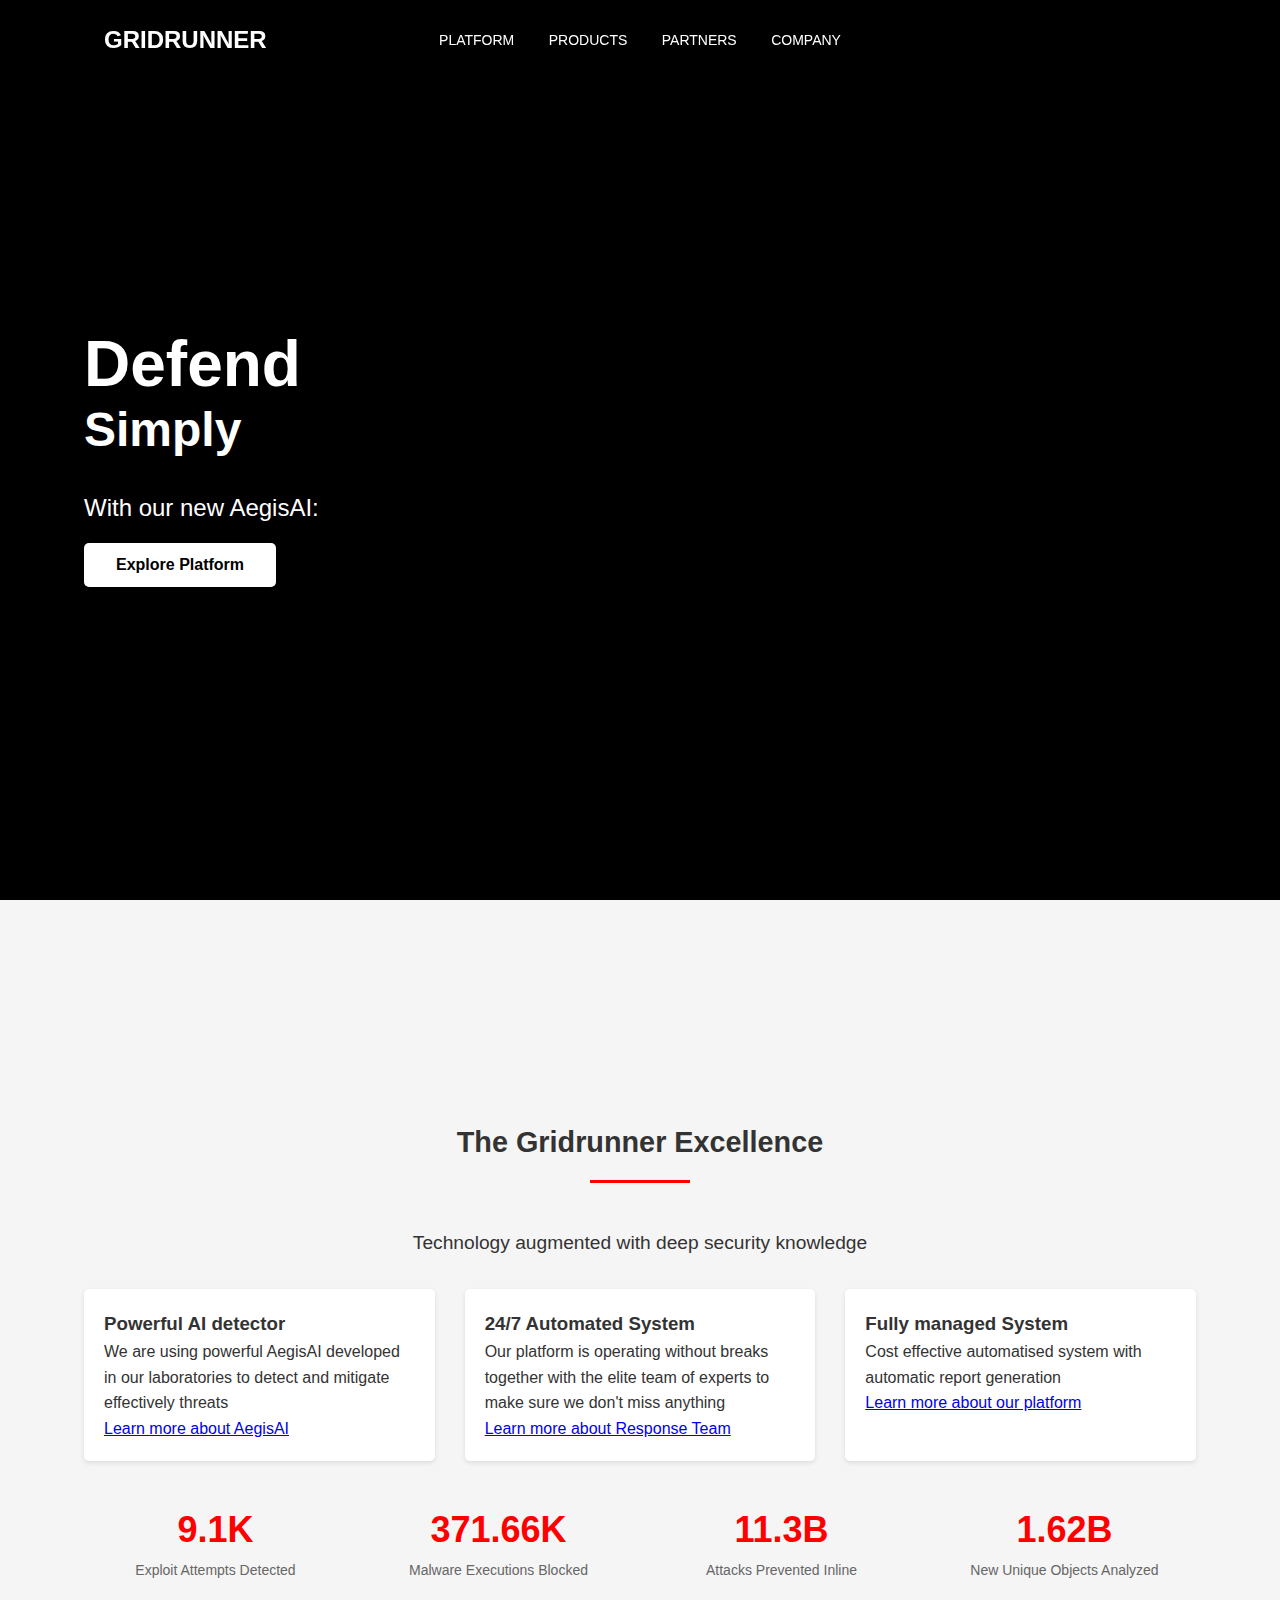
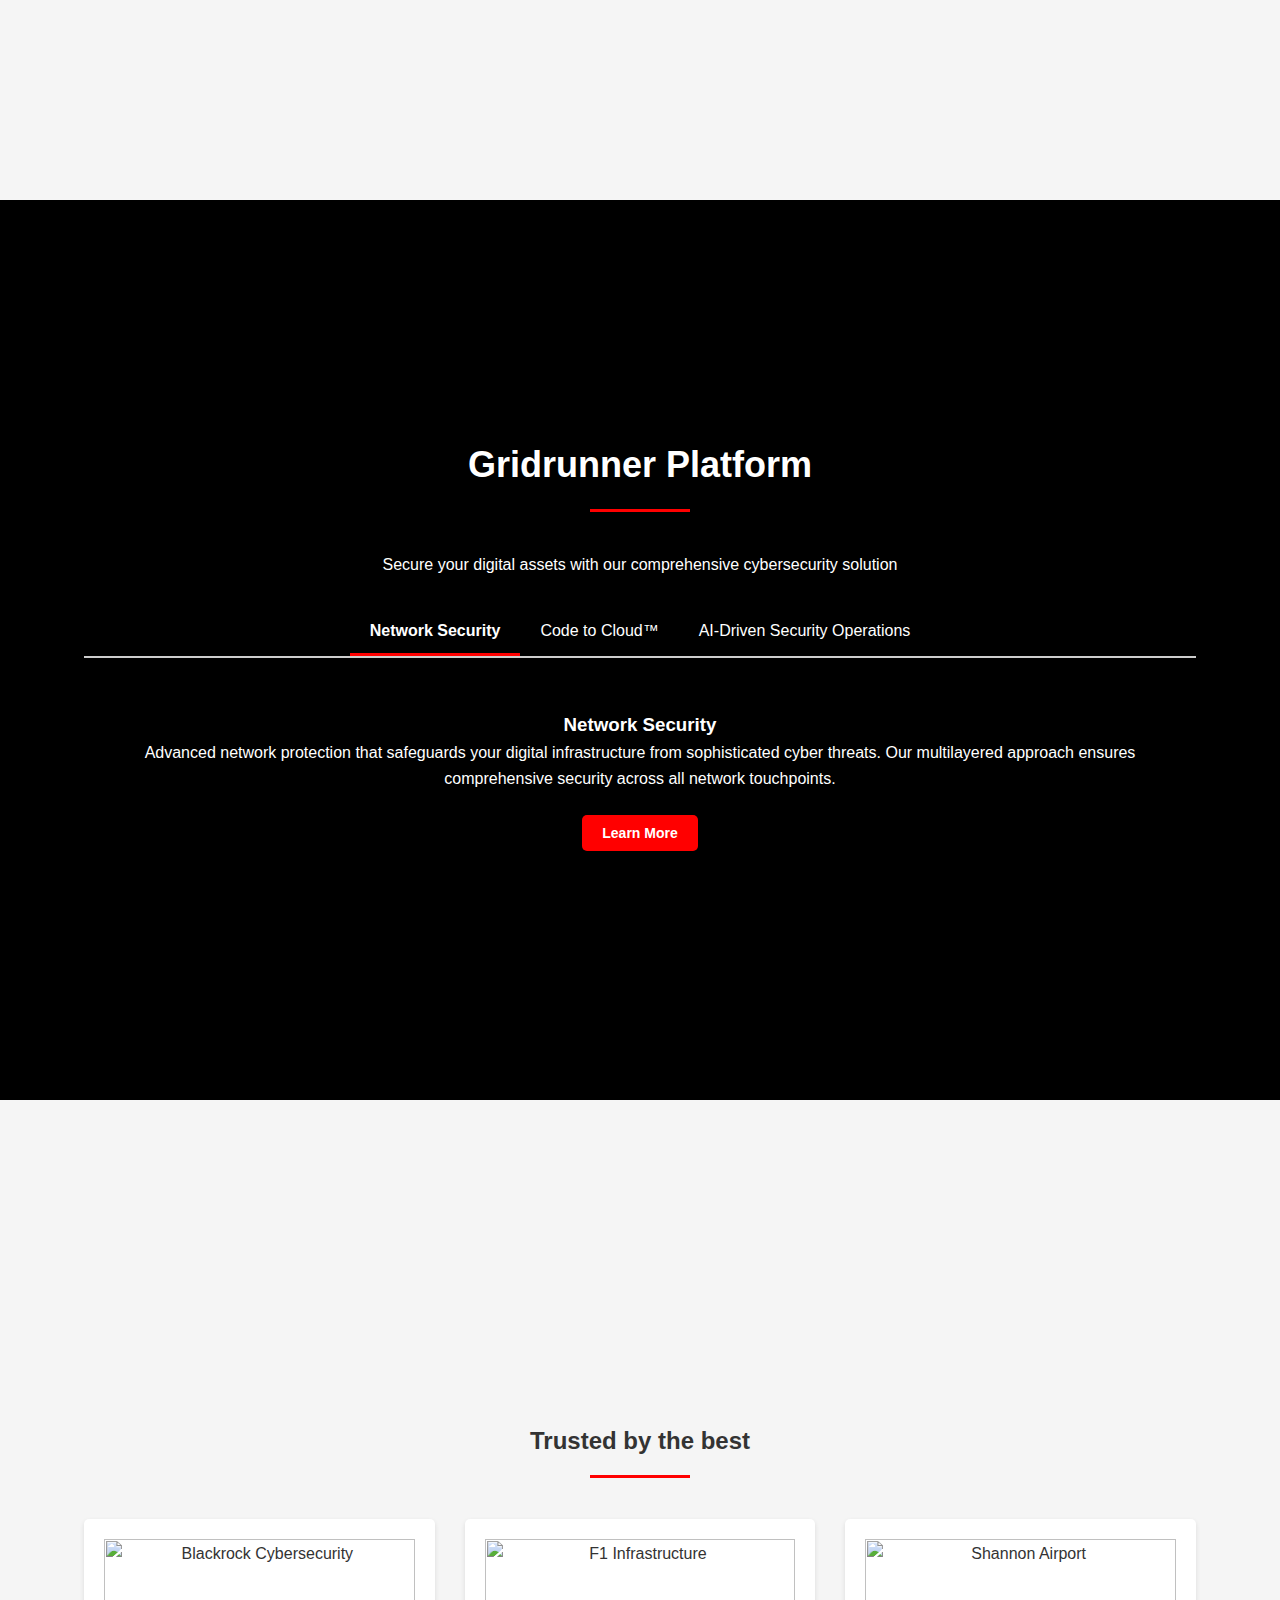
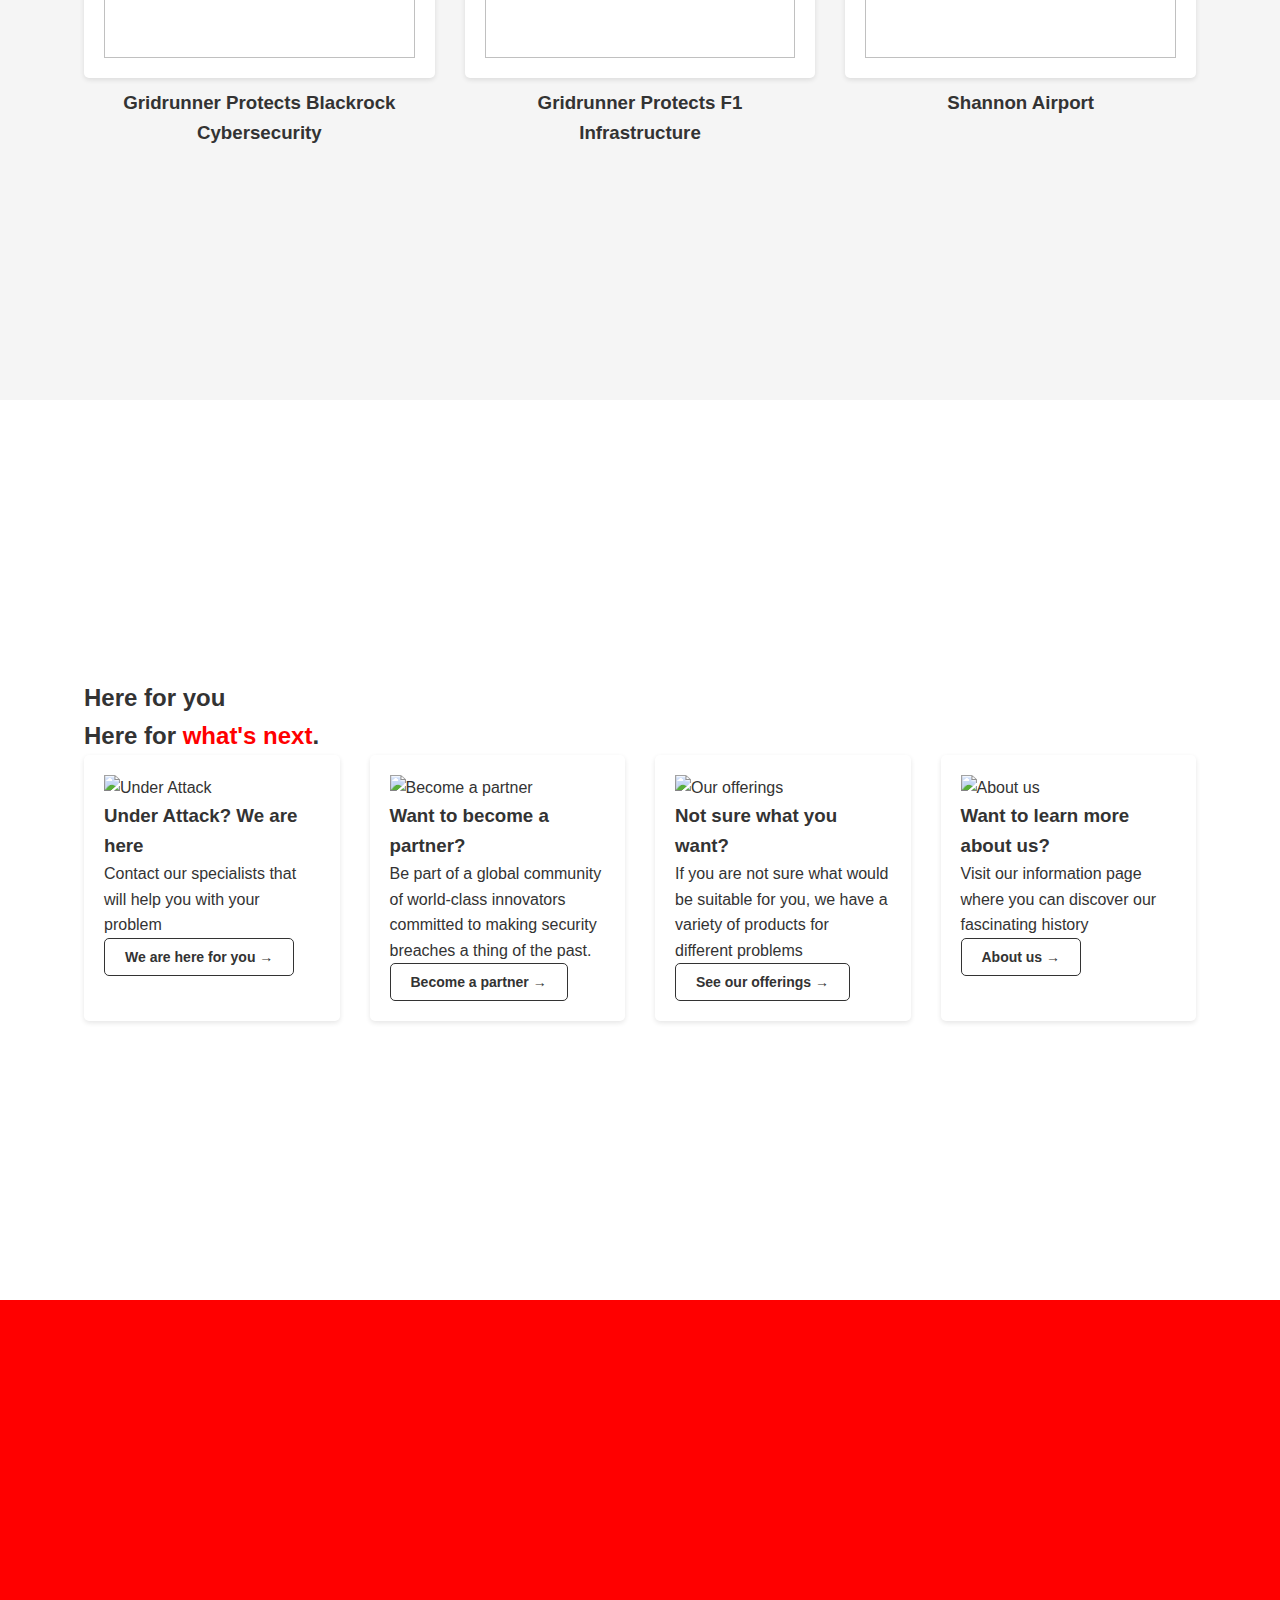
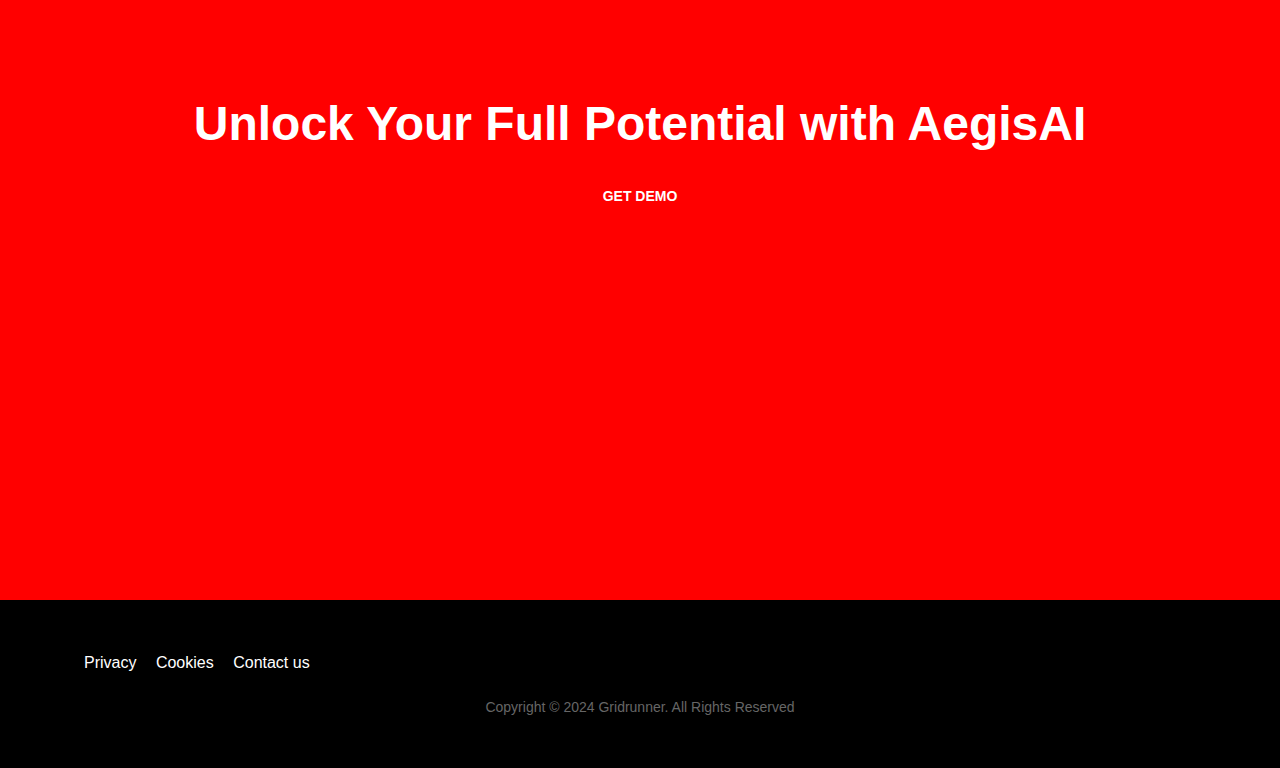
==== commit d445bc53: "Main Page Bug Fixes" ====
--- a/index.html
+++ b/index.html
@@ -12,8 +12,8 @@
             <nav>
                 <a href="platform.html" class="nav-link">PLATFORM</a>
                 <a href="products.html" class="nav-link">PRODUCTS</a>
-                <a href="#Partners" class="nav-link">PARTNERS</a>
-                <a href="#" class="nav-link">COMPANY</a>
+                <a href="partners.html" class="nav-link">PARTNERS</a>
+                <a href="company.html" class="nav-link">COMPANY</a>
             </nav>
         </div>
     </header>
@@ -151,7 +151,6 @@
     <div class="container text-center">
         <h2 class="text-center">Trusted by the best</h2>
         <hr class="red-line"> <br>
-        <p>2000+ Gridrunner customers</p>
 
         <div class="grid">
             <div class="story-card text-center">
@@ -229,7 +228,7 @@
             Copyright © 2024 Gridrunner. All Rights Reserved
         </div>
     </footer>
-    <script src="script.ts"></script>
+    <script src="index_script.js"></script>
 </body>
 </html>
 
--- a/main_styles.css
+++ b/main_styles.css
@@ -559,316 +559,3 @@
     gap: 20px;
     margin-top: 20px;
   }
-
-  /* PLATFORM */
-/* Reset and base styles */
-* {
-    margin: 0;
-    padding: 0;
-    box-sizing: border-box;
-}
-
-body {
-    font-family: Arial, sans-serif;
-    line-height: 1.gr-6;
-    color: #333;
-}
-
-.gr-container {
-    max-width: 1200px;
-    margin: 0 auto;
-    padding: 0 20px;
-}
-
-/* Header styles */
-header {
-    background-color: rgba(0, 0, 0, 0.8);
-    backdrop-filter: blur(10px);
-    position: fixed;
-    width: 100%;
-    z-index: 1000;
-}
-
-nav {
-    display: flex;
-    justify-content: space-between;
-    align-items: center;
-    height: 64px;
-}
-
-.gr-logo {
-    font-size: 24px;
-    font-weight: bold;
-    color: white;
-    text-decoration: none;
-}
-
-.gr-nav-links {
-    display: flex;
-    list-style: none;
-}
-
-.gr-nav-links li {
-    margin-left: 24px;
-}
-
-.gr-nav-links a {
-    color: white;
-    text-decoration: none;
-    font-size: 14px;
-    font-weight: 500;
-}
-
-.gr-nav-links a:hover {
-    color: #ccc;
-}
-
-.gr-mobile-menu-btn {
-    display: none;
-    background: none;
-    border: none;
-    color: white;
-    font-size: 24px;
-    cursor: pointer;
-}
-
-/* Button styles */
-.gr-btn {
-    padding: 8px 16px;
-    border-radius: 4px;
-    font-size: 14px;
-    font-weight: 500;
-    cursor: pointer;
-    transition: background-color 0.3s, color 0.3s;
-}
-
-.gr-btn-primary {
-    background-color: #0070f3;
-    color: white;
-    border: none;
-}
-
-.gr-btn-primary:hover {
-    background-color: #0060d3;
-}
-
-.gr-btn-secondary {
-    background-color: #f5f5f5;
-    color: #333;
-    border: none;
-}
-
-.gr-btn-secondary:hover {
-    background-color: #e5e5e5;
-}
-
-.gr-btn-outline {
-    background-color: transparent;
-    color: #0070f3;
-    border: 1px solid #0070f3;
-}
-
-.gr-btn-outline:hover {
-    background-color: #0070f3;
-    color: white;
-}
-
-.gr-btn-lg {
-    padding: 12px 24px;
-    font-size: 16px;
-}
-
-.gr-btn-sm {
-    padding: 6px 12px;
-    font-size: 12px;
-}
-
-/* Hero section styles */
-.gr-hero {
-    background: linear-gradient(to right, #000, #333);
-    color: white;
-    padding: 120px 0 80px;
-    text-align: center;
-}
-
-.gr-hero h1 {
-    font-size: 36px;
-    margin-bottom: 20px;
-}
-
-.gr-hero p {
-    font-size: 18px;
-    max-width: 800px;
-    margin: 0 auto 40px;
-}
-
-.gr-cta-buttons {
-    display: flex;
-    justify-content: center;
-    gap: 20px;
-}
-
-/* Features section styles */
-.gr-features {
-    padding: 80px 0;
-    background-color: white;
-}
-
-.gr-features h2 {
-    text-align: center;
-    font-size: 30px;
-    margin-bottom: 40px;
-}
-
-.gr-feature-grid {
-    display: grid;
-    grid-template-columns: repeat(auto-fit, minmax(300px, 1fr));
-    gap: 30px;
-}
-
-.gr-feature-card {
-    background-color: #f5f5f5;
-    padding: 30px;
-    border-radius: 8px;
-    text-align: center;
-}
-
-.gr-feature-icon {
-    width: 60px;
-    height: 60px;
-    margin-bottom: 20px;
-}
-
-.gr-feature-card h3 {
-    font-size: 20px;
-    margin-bottom: 10px;
-}
-
-/* Modules section styles */
-.gr-modules {
-    padding: 80px 0;
-    background-color: #000000;
-}
-
-.gr-modules h2 {
-    text-align: center;
-    font-size: 30px;
-    margin-bottom: 40px;
-}
-
-.gr-tabs {
-    max-width: 800px;
-    margin: 0 auto;
-}
-
-.gr-tab-buttons {
-    display: flex;
-    justify-content: space-between;
-    margin-bottom: 20px;
-}
-
-.gr-tab-btn {
-    background-color: transparent;
-    border: none;
-    padding: 10px 20px;
-    font-size: 16px;
-    cursor: pointer;
-    border-bottom: 2px solid transparent;
-}
-
-.gr-tab-btn.active {
-    border-bottom-color: #0070f3;
-    color: #0070f3;
-}
-
-.gr-tab-content {
-    display: none;
-    background-color: rgb(255, 255, 255);
-    padding: 30px;
-    border-radius: 8px;
-}
-
-.gr-tab-content.active {
-    display: block;
-}
-
-.gr-tab-content h3 {
-    font-size: 24px;
-    margin-bottom: 10px;
-}
-
-.gr-tab-content p {
-    margin-bottom: 20px;
-}
-
-.gr-tab-content ul {
-    padding-left: 20px;
-}
-
-.gr-tab-content li {
-    margin-bottom: 10px;
-}
-
-
-
-.gr-grid {
-    display: grid;
-    grid-template-columns: repeat(auto-fit, minmax(300px, 1fr));
-    gap: 30px;
-}
-
-.gr-grid-item {
-    background-color: #f5f5f5;
-    padding: 30px;
-    border-radius: 8px;
-}
-
-.gr-grid-item h3 {
-    font-size: 20px;
-    margin-bottom: 10px;
-}
-
-.gr-grid-item p {
-    margin-bottom: 20px;
-}
-
-.gr-grid-item ul {
-    padding-left: 20px;
-}
-
-.gr-grid-item li {
-    margin-bottom: 10px;
-}
-
-/* Responsive styles */
-@media (max-width: 768px) {
-    .gr-nav-links, .gr-btn-sm {
-        display: none;
-    }
-
-    .gr-mobile-menu-btn {
-        display: block;
-    }
-
-    .gr-hero h1 {
-        font-size: 28px;
-    }
-
-    .gr-hero p {
-        font-size: 16px;
-    }
-
-    .gr-cta-buttons {
-        flex-direction: column;
-        align-items: center;
-    }
-
-    .gr-tab-buttons {
-        flex-wrap: wrap;
-    }
-
-    .gr-tab-btn {
-        flex: 1 0 50%;
-        margin-bottom: 10px;
-    }
-}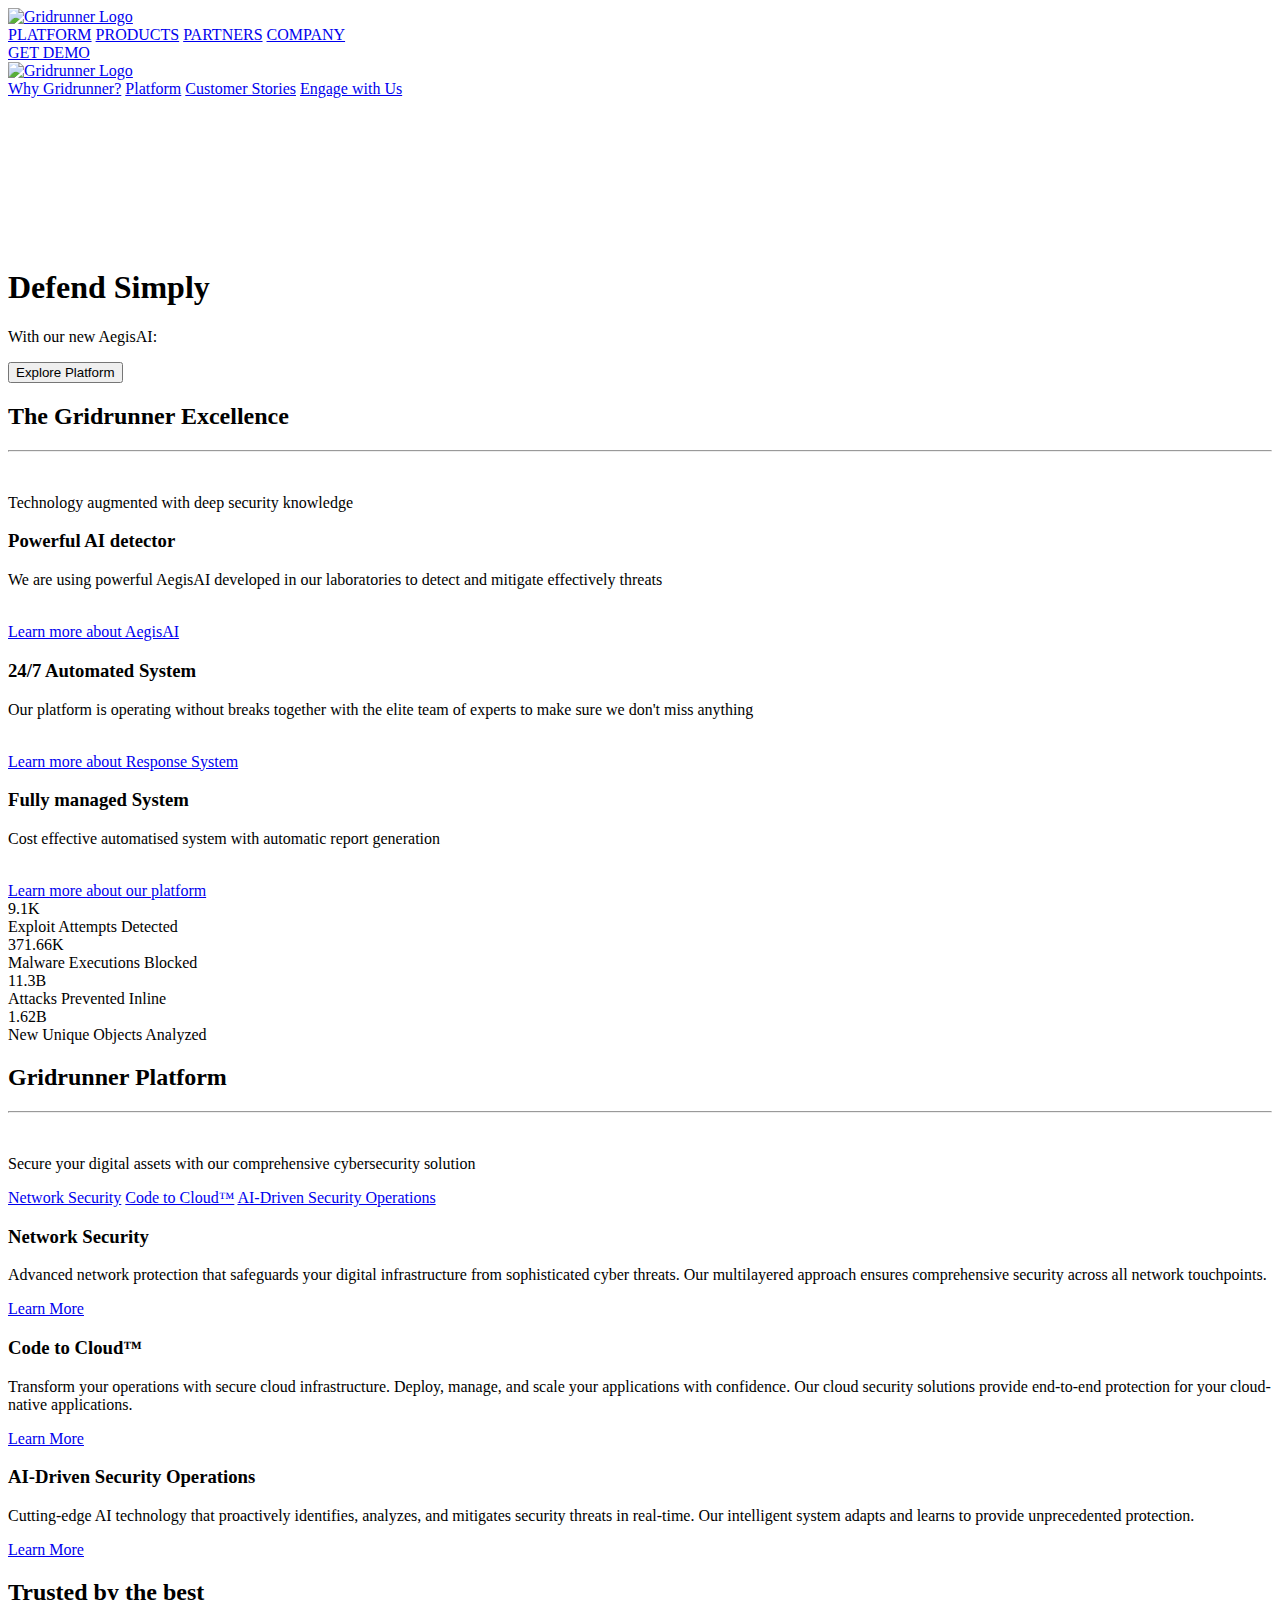
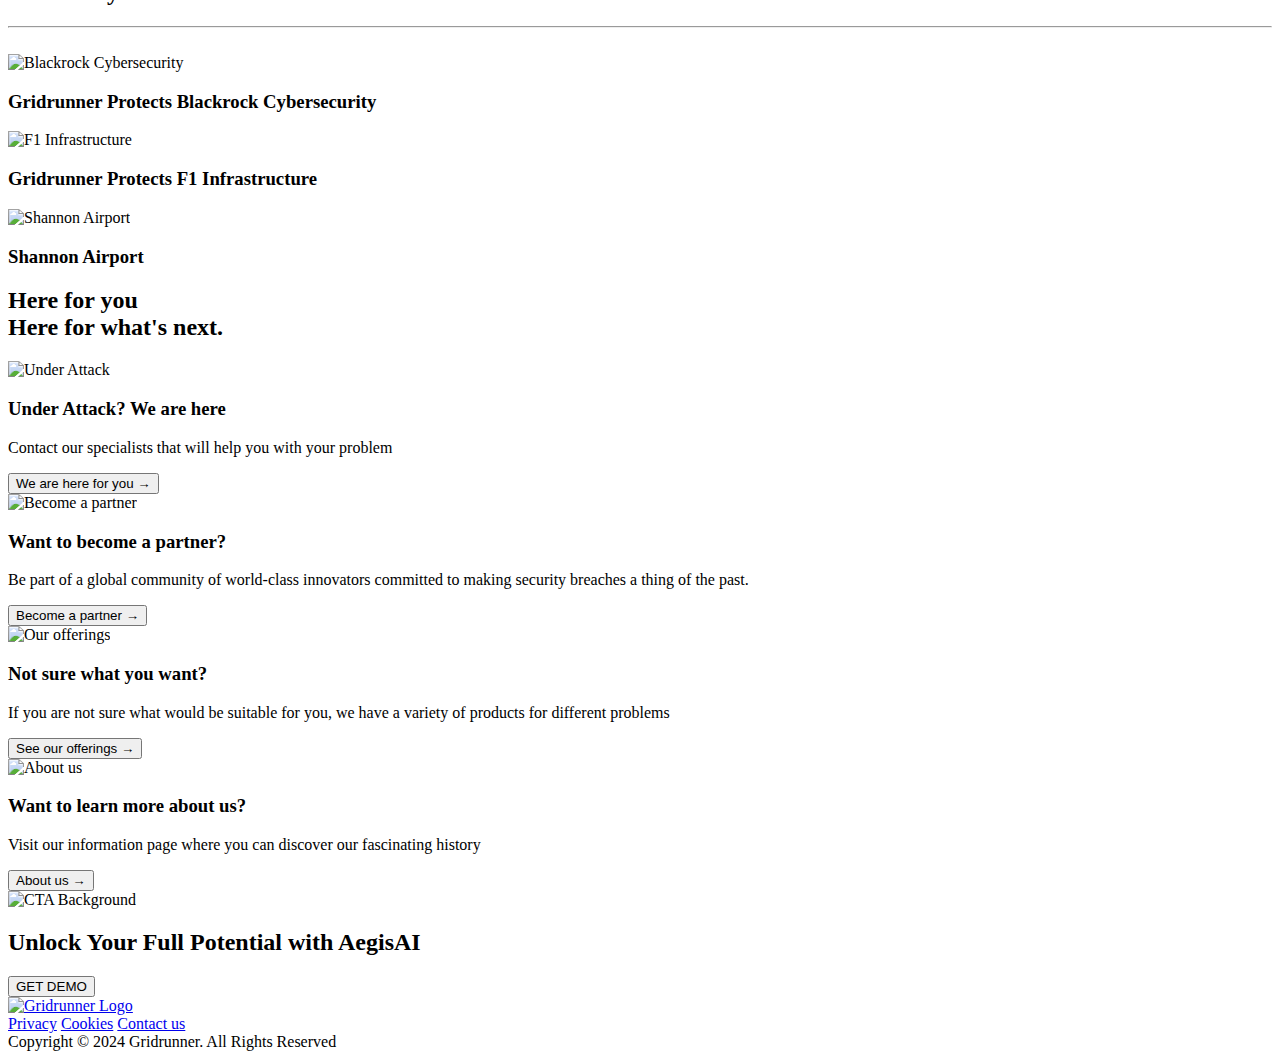
==== commit c4353551: "Update Before Final Update" ====
--- a/index.html
+++ b/index.html
@@ -3,24 +3,32 @@
     <meta charset="UTF-8">
     <meta name="viewport" content="width=device-width, initial-scale=1.0">
     <title>Gridrunner</title>
-    <link rel="stylesheet" href="main_styles.css">
+    <link rel="icon" href="icon.ico" type="image/x-icon">
+    <script type="module" src="https://unpkg.com/lucide@latest"></script>
+    <link href="https://fonts.googleapis.com/css2?family=Roboto:wght@400;700&display=swap" rel="stylesheet">
+    <link rel="stylesheet" href="css/main_styles.css">
 </head>
 <body>
     <header id="initial-header" class="initial-header">
         <div class="container">
-            <a href="#" class="logo">GRIDRUNNER</a>
+            <a href="index.html" class="logo">
+                <img src="images/logo.png" alt="Gridrunner Logo" class="logo-image">
+              </a>
             <nav>
                 <a href="platform.html" class="nav-link">PLATFORM</a>
                 <a href="products.html" class="nav-link">PRODUCTS</a>
                 <a href="partners.html" class="nav-link">PARTNERS</a>
                 <a href="company.html" class="nav-link">COMPANY</a>
             </nav>
+            <a class="btn btn-demo" href="demo.html">GET DEMO</a>
         </div>
     </header>
 
     <header id="main-header" class="main-header">
         <div class="container">
-            <a href="#" class="logo">GRIDRUNNER</a>
+            <a href="#" class="logo">
+                <img src="images/logo.png" alt="Gridrunner Logo" class="logo-image">
+              </a>
             <nav>
                 <a href="#why" class="nav-link">Why Gridrunner?</a>
                 <a href="#platform" class="nav-link">Platform</a>
@@ -33,14 +41,17 @@
 
     <main role="main">
         <section id="hero" class="section hero section">
+            <video autoplay loop muted class="hero-video">
+                <source src="images/VDDD.MP4" type="video/mp4">
+            </video>
             <div class="container">
                 <div class="hero-content">
                     <h1>
-                        Defend<br>
+                        Defend
                         <span id="animated-text" class="subtitle">Simply</span>
                     </h1>
                     <p class="tagline">With our new AegisAI:</p>
-                    <button class="btn btn-secondary">Explore Platform</button>
+                    <a href="platform.html"><button class="btn btn-demo"> Explore Platform</button></a>
                 </div>
             </div>
         </section>
@@ -61,21 +72,21 @@
                         <i data-lucide="brain" class="icon"></i>
                         <h3>Powerful AI detector</h3>
                         <p>We are using powerful AegisAI developed in our laboratories to detect and mitigate effectively threats</p>
-                        <a href="#" class="learn-more">Learn more about AegisAI</a>
+                        <a href="platform.html" class="learn-more"><br>Learn more about AegisAI</a>
                     </div>
 
                     <div class="excellence-item">
                         <i data-lucide="clock" class="icon"></i>
                         <h3>24/7 Automated System</h3>
                         <p>Our platform is operating without breaks together with the elite team of experts to make sure we don't miss anything</p>
-                        <a href="#" class="learn-more">Learn more about Response Team</a>
+                        <a href="platform.html" class="learn-more"><br>Learn more about Response System</a>
                     </div>
 
                     <div class="excellence-item">
                         <i data-lucide="cog" class="icon"></i>
                         <h3>Fully managed System</h3>
                         <p>Cost effective automatised system with automatic report generation</p>
-                        <a href="#" class="learn-more">Learn more about our platform</a>
+                        <a href="platform.html" class="learn-more"> <br>Learn more about our platform</a>
                     </div>
                 </div>
 
@@ -103,45 +114,39 @@
             </div>
         </section>
 
- <!-- Platform Section -->
 <section id="platform" class="section platform text-center">
     <div class="container">
       <h2>Gridrunner Platform</h2>
       <hr class="red-line"> <br>
       <p>Secure your digital assets with our comprehensive cybersecurity solution</p>
   
-      <!-- Tab Navigation -->
       <div class="tab-nav">
         <a href="#" class="tab-item active" data-tab="network">Network Security</a>
         <a href="#" class="tab-item" data-tab="cloud">Code to Cloud™</a>
         <a href="#" class="tab-item" data-tab="ai">AI-Driven Security Operations</a>
       </div>
   
-      <!-- Tab Content -->
       <div class="tab-content">
         <div class="tab-pane active" id="network">
           <h3>Network Security</h3>
           <p>Advanced network protection that safeguards your digital infrastructure from sophisticated cyber threats. Our multilayered approach ensures comprehensive security across all network touchpoints.</p>
           <div class="feature-stats">
-            <!-- Feature stats content -->
           </div>
-          <a href="#" class="btn btn-primary">Learn More</a>
+          <a href="platform.html" class="btn btn-demo">Learn More</a>
         </div>
         <div class="tab-pane" id="cloud">
           <h3>Code to Cloud™</h3>
           <p>Transform your operations with secure cloud infrastructure. Deploy, manage, and scale your applications with confidence. Our cloud security solutions provide end-to-end protection for your cloud-native applications.</p>
           <div class="feature-stats">
-            <!-- Feature stats content -->
           </div>
-          <a href="#" class="btn btn-primary">Learn More</a>
+          <a href="platform.html" class="btn btn-demo">Learn More</a>
         </div>
         <div class="tab-pane" id="ai">
           <h3>AI-Driven Security Operations</h3>
           <p>Cutting-edge AI technology that proactively identifies, analyzes, and mitigates security threats in real-time. Our intelligent system adapts and learns to provide unprecedented protection.</p>
           <div class="feature-stats">
-            <!-- Feature stats content -->
           </div>
-          <a href="#" class="btn btn-primary">Learn More</a>
+          <a href="platform.html" class="btn btn-demo">Learn More</a>
         </div>
       </div>
     </div>
@@ -154,17 +159,17 @@
 
         <div class="grid">
             <div class="story-card text-center">
-                <img src="https://via.placeholder.com/300x200" alt="Blackrock Cybersecurity">
+                <img src="images/blackrock.JPEG" alt="Blackrock Cybersecurity">
                 <h3>Gridrunner Protects Blackrock Cybersecurity</h3>
             </div>
 
             <div class="story-card text-center">
-                <img src="https://via.placeholder.com/300x200" alt="F1 Infrastructure">
+                <img src="images/f1.JPEG" alt="F1 Infrastructure">
                 <h3>Gridrunner Protects F1 Infrastructure</h3>
             </div>
 
             <div class="story-card text-center">
-                <img src="https://via.placeholder.com/300x200" alt="Shannon Airport">
+                <img src="images/shannon.JPEG" alt="Shannon Airport">
                 <h3>Shannon Airport</h3>
             </div>
         </div>
@@ -173,50 +178,54 @@
 
         <section id="engage" class="section engage section">
             <div class="container">
-                <h2>Here for you<br>Here for <span class="highlight">what's next</span>.</h2>
+                <h2 class="engage-title"> Here for you<br>Here for <span class="highlight">what's next</span>.</h2>
                 <div class="grid">
                     <div class="engage-card">
-                        <img src="https://via.placeholder.com/100" alt="Under Attack">
+                        <img src="images/attack.png" alt="Under Attack">
                         <h3>Under Attack? We are here</h3>
                         <p>Contact our specialists that will help you with your problem</p>
-                        <button class="btn btn-outline">We are here for you →</button>
-                    </div>
-                    <div class="engage-card">
-                        <img src="https://via.placeholder.com/100" alt="Become a partner">
+                        <a  href="platform.html" ><button class="btn btn-outline">We are here for you →</button></a>
+                    </div>
+                    <div class="engage-card">
+                        <img src="images/partner.png" alt="Become a partner">
                         <h3>Want to become a partner?</h3>
                         <p>Be part of a global community of world-class innovators committed to making security breaches a thing of the past.</p>
-                        <button class="btn btn-outline">Become a partner →</button>
-                    </div>
-                    <div class="engage-card">
-                        <img src="https://via.placeholder.com/100" alt="Our offerings">
+                        <a  href="partners.html" ><button class="btn btn-outline">Become a partner →</button></a>
+                    </div>
+                    <div class="engage-card">
+                        <img src="images/not_sure.png" alt="Our offerings">
                         <h3>Not sure what you want?</h3>
                         <p>If you are not sure what would be suitable for you, we have a variety of products for different problems</p>
-                        <button class="btn btn-outline">See our offerings →</button>
-                    </div>
-                    <div class="engage-card">
-                        <img src="https://via.placeholder.com/100" alt="About us">
+                        <a  href="products.html" ><button class="btn btn-outline">See our offerings →</button></a>
+                    </div>
+                    <div class="engage-card">
+                        <img src="images/more.png" alt="About us">
                         <h3>Want to learn more about us?</h3>
                         <p>Visit our information page where you can discover our fascinating history</p>
-                        <button class="btn btn-outline">About us →</button>
+                        <a  href="company.html" ><button class="btn btn-outline">About us →</button></a>
                     </div>
                 </div>
             </div>
         </section>
 
         <section id="cta" class="section cta section">
+            <img src="images/CTA.gif" alt="CTA Background" class="cta-gif">
             <div class="container">
                 <h2 class="large-text">Unlock Your Full Potential with AegisAI</h2>
-                <button class="btn btn-primary">GET DEMO</button>
+                <a href="demo.html"><button class="btn btn-demo">GET DEMO</button></a>
             </div>
         </section>
     </main>
 
     <footer>
         <div class="container">
+            <a href="index.html" class="logo">
+                <img src="images/logo.png" alt="Gridrunner Logo" class="logo-image">
+              </a>
             <div class="footer-links">
-                <a href="#">Privacy</a>
-                <a href="#">Cookies</a>
-                <a href="#">Contact us</a>
+                <a href="privacy-and-terms.html">Privacy</a>
+                <a href="privacy-and-terms.html">Cookies</a>
+                <a href="privacy-and-terms.html">Contact us</a>
             </div>
             <div class="social-icons">
                 <a href="#"><i data-lucide="instagram"></i></a>
@@ -228,7 +237,8 @@
             Copyright © 2024 Gridrunner. All Rights Reserved
         </div>
     </footer>
-    <script src="index_script.js"></script>
+
+    <script src="JavaScript/index_script.js"></script>
 </body>
 </html>
 
